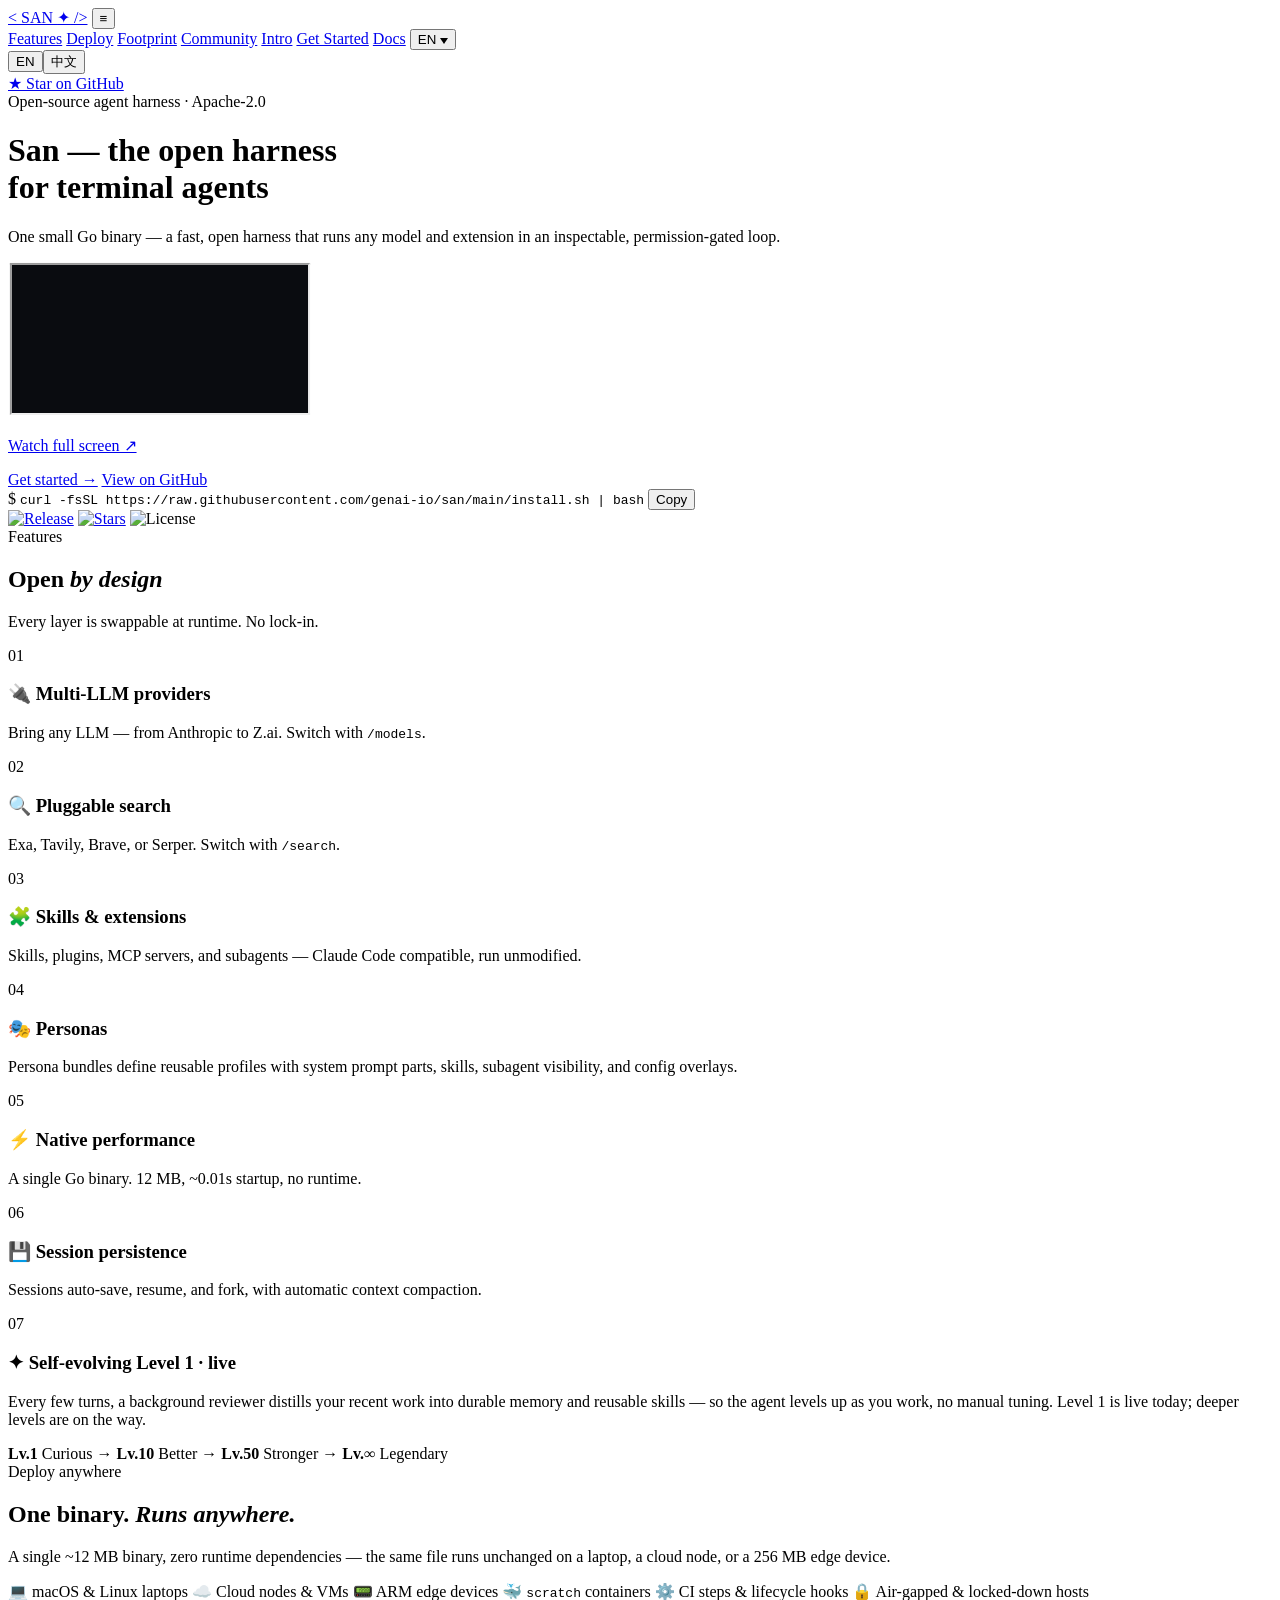
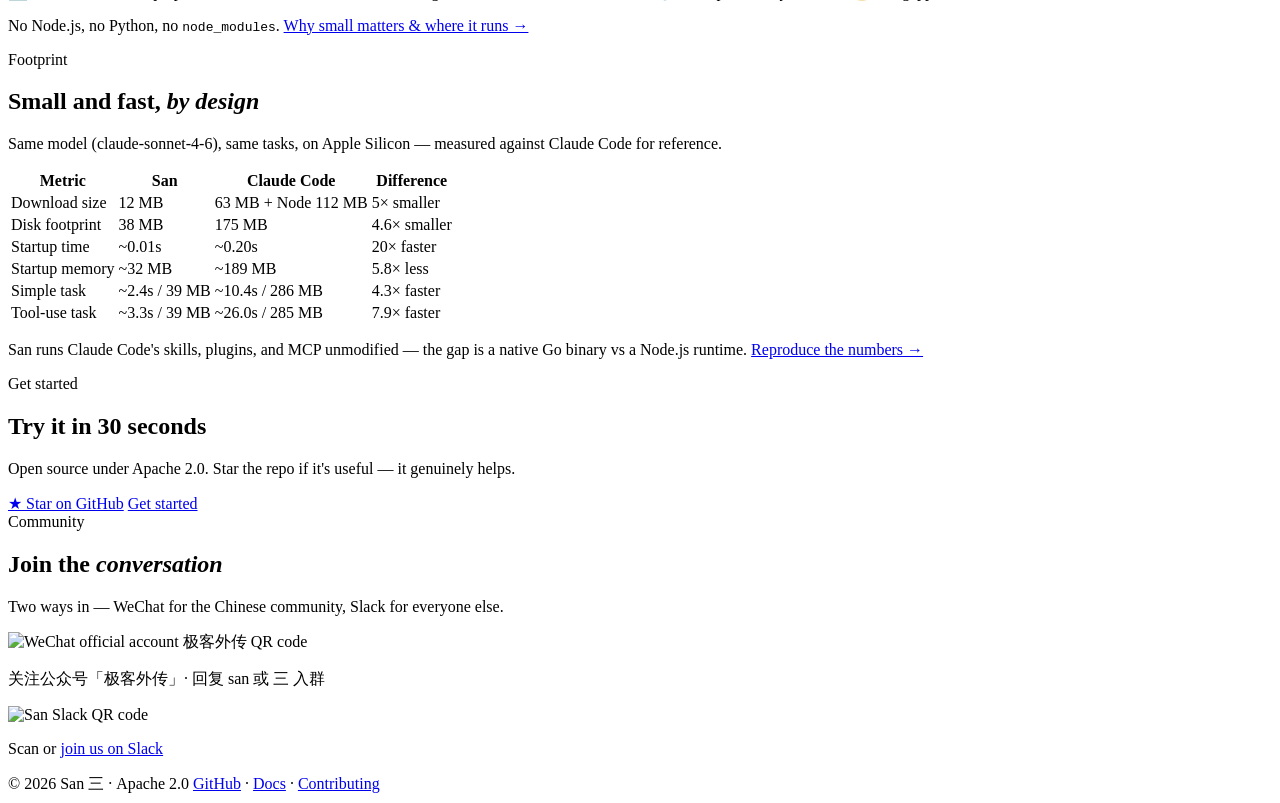
==== site/index.html @ 8e9e1153 "feat(command): rename /model to /models and remove stale /glob (#422) * chore: bump version to 1.22." ====
<!DOCTYPE html>
<html lang="en">
<head>
<meta charset="UTF-8">
<meta name="viewport" content="width=device-width, initial-scale=1.0">
<title>San — Fast, open agent harness for the terminal</title>
<meta name="description" content="San is a fast, open terminal agent harness: one ~12 MB Go binary connecting models, tools, permissions, memory, persona bundles, skills, plugins, MCP, and subagents.">
<meta property="og:title" content="San — Fast, open agent harness for the terminal">
<meta property="og:description" content="One small Go binary. Bring any model and extension; San gives them a fast, inspectable agent loop in your terminal.">
<meta property="og:type" content="website">
<meta property="og:url" content="https://genai-io.github.io/san/">
<meta property="og:image" content="https://genai-io.github.io/san/san.png">
<meta name="twitter:card" content="summary_large_image">
<link rel="icon" href="data:image/svg+xml,<svg xmlns='http://www.w3.org/2000/svg' viewBox='0 0 100 100'><text y='.9em' font-size='90' font-family='monospace'>%E2%9C%A6</text></svg>">
<link rel="preconnect" href="https://fonts.googleapis.com">
<link rel="preconnect" href="https://fonts.gstatic.com" crossorigin>
<link rel="stylesheet" href="style.css">
</head>
<body>

<nav id="nav">
  <div class="wrap">
    <span class="logo"><a href="#top">&lt; SAN <span class="spark">✦</span> /&gt;</a></span>
    <button class="nav-toggle" aria-label="Toggle menu" aria-expanded="false" onclick="toggleNav(this)">≡</button>
    <div class="nav-links" id="nav-links">
      <a href="#features">Features</a>
      <a href="#deploy">Deploy</a>
      <a href="#footprint">Footprint</a>
      <a href="#community">Community</a>
      <span class="nav-sep" aria-hidden="true"></span>
      <a href="intro.html">Intro</a>
      <a href="getting-started.html">Get Started</a>
      <a href="docs.html">Docs</a>
      <span class="lang-switch">
        <button class="lang-btn" id="lang-btn" aria-haspopup="listbox" aria-expanded="false">
          <span id="lang-label"></span>
          <svg class="lang-arrow" width="8" height="6" viewBox="0 0 8 6"><path d="M0 0l4 6 4-6" fill="currentColor"/></svg>
        </button>
        <div class="lang-menu" id="lang-menu" role="listbox"></div>
      </span>
      <a class="nav-cta" href="https://github.com/genai-io/san">★ Star on GitHub</a>
    </div>
  </div>
</nav>

<header class="hero" id="top">
  <div class="wrap">
    <div class="hero-head">
      <span class="kicker load-up d1">Open-source agent harness · Apache-2.0</span>
      <h1 class="load-up d2">San — the open harness<br>for <span class="grad">terminal agents</span></h1>
      <p class="sub load-up d3">One small Go binary — a fast, open harness that runs any model and extension in an inspectable, permission-gated loop.</p>
    </div>

    <div class="screen-frame load-up d4">
      <div class="intro-embed">
        <iframe src="intro.html?theme=dark" title="San — animated intro" loading="lazy" allow="fullscreen"></iframe>
      </div>
    </div>
    <p class="intro-cap load-up d4"><a href="intro.html" target="_blank" rel="noopener">Watch full screen ↗</a></p>

    <div class="hero-actions load-up d5">
      <a class="btn btn-primary" href="getting-started.html">Get started →</a>
      <a class="btn btn-ghost" href="https://github.com/genai-io/san">View on GitHub</a>
    </div>

    <div class="install-bar load-up d6">
      <span class="prompt">$</span>
      <code id="install-cmd">curl -fsSL https://raw.githubusercontent.com/genai-io/san/main/install.sh | bash</code>
      <button class="copy-btn" onclick="copyInstall(this)">Copy</button>
    </div>

    <div class="badges load-up d6">
      <a href="https://github.com/genai-io/san/releases"><img src="https://img.shields.io/github/v/release/genai-io/san?style=flat-square&color=0d9488" alt="Release"></a>
      <a href="https://github.com/genai-io/san/stargazers"><img src="https://img.shields.io/github/stars/genai-io/san?style=flat-square&color=14b8a6" alt="Stars"></a>
      <img src="https://img.shields.io/badge/license-Apache%202.0-0b7d72?style=flat-square" alt="License">
    </div>
  </div>
</header>

<section id="features">
  <div class="wrap">
    <div class="section-head">
      <span class="kicker">Features</span>
      <h2 class="section-title">Open <em>by design</em></h2>
      <p class="section-sub">Every layer is swappable at runtime. No lock-in.</p>
    </div>
    <div class="grid">
      <div class="card reveal">
        <span class="idx">01</span>
        <h3><span class="ico">🔌</span> Multi-LLM providers</h3>
        <p>Bring any LLM — from Anthropic to Z.ai. Switch with <code>/models</code>.</p>
      </div>
      <div class="card reveal">
        <span class="idx">02</span>
        <h3><span class="ico">🔍</span> Pluggable search</h3>
        <p>Exa, Tavily, Brave, or Serper. Switch with <code>/search</code>.</p>
      </div>
      <div class="card reveal">
        <span class="idx">03</span>
        <h3><span class="ico">🧩</span> Skills &amp; extensions</h3>
        <p>Skills, plugins, MCP servers, and subagents — Claude Code compatible, run unmodified.</p>
      </div>
      <div class="card reveal">
        <span class="idx">04</span>
        <h3><span class="ico">🎭</span> Personas</h3>
        <p>Persona bundles define reusable profiles with system prompt parts, skills, subagent visibility, and config overlays.</p>
      </div>
      <div class="card reveal">
        <span class="idx">05</span>
        <h3><span class="ico">⚡</span> Native performance</h3>
        <p>A single Go binary. 12 MB, ~0.01s startup, no runtime.</p>
      </div>
      <div class="card reveal">
        <span class="idx">06</span>
        <h3><span class="ico">💾</span> Session persistence</h3>
        <p>Sessions auto-save, resume, and fork, with automatic context compaction.</p>
      </div>
      <div class="card wide reveal">
        <span class="idx">07</span>
        <div>
          <h3><span class="ico">✦</span> Self-evolving <span class="soon">Level 1 · live</span></h3>
          <p>Every few turns, a background reviewer distills your recent work into durable memory and reusable skills — so the agent levels up as you work, no manual tuning. Level 1 is live today; deeper levels are on the way.</p>
        </div>
        <div class="levels">
          <span class="level live"><b>Lv.1</b> Curious</span>
          <span class="arrow">→</span>
          <span class="level"><b>Lv.10</b> Better</span>
          <span class="arrow">→</span>
          <span class="level"><b>Lv.50</b> Stronger</span>
          <span class="arrow">→</span>
          <span class="level"><b>Lv.∞</b> Legendary</span>
        </div>
      </div>
    </div>
  </div>
</section>

<section id="deploy" style="background: var(--bg-soft);">
  <div class="wrap">
    <div class="section-head">
      <span class="kicker">Deploy anywhere</span>
      <h2 class="section-title">One binary. <em>Runs anywhere.</em></h2>
      <p class="section-sub">A single ~12&nbsp;MB binary, zero runtime dependencies — the same file runs unchanged on a laptop, a cloud node, or a 256&nbsp;MB edge device.</p>
    </div>
    <div class="deploy-targets">
      <span class="pill">💻 macOS &amp; Linux laptops</span>
      <span class="pill">☁️ Cloud nodes &amp; VMs</span>
      <span class="pill">📟 ARM edge devices</span>
      <span class="pill">🐳 <code>scratch</code> containers</span>
      <span class="pill">⚙️ CI steps &amp; lifecycle hooks</span>
      <span class="pill">🔒 Air-gapped &amp; locked-down hosts</span>
    </div>
    <p class="bench-note">No Node.js, no Python, no <code>node_modules</code>. <a href="https://github.com/genai-io/san/blob/main/docs/operations/footprint.md">Why small matters &amp; where it runs →</a></p>
  </div>
</section>

<section id="footprint">
  <div class="wrap">
    <div class="section-head">
      <span class="kicker">Footprint</span>
      <h2 class="section-title">Small and fast, <em>by design</em></h2>
      <p class="section-sub">Same model (<span class="mono">claude-sonnet-4-6</span>), same tasks, on Apple Silicon — measured against Claude Code for reference.</p>
    </div>
    <div class="bench-wrap reveal">
      <table>
        <thead>
          <tr><th>Metric</th><th>San</th><th>Claude Code</th><th>Difference</th></tr>
        </thead>
        <tbody>
          <tr><td>Download size</td><td>12 MB</td><td>63 MB + Node 112 MB</td><td class="adv">5× smaller</td></tr>
          <tr><td>Disk footprint</td><td>38 MB</td><td>175 MB</td><td class="adv">4.6× smaller</td></tr>
          <tr><td>Startup time</td><td>~0.01s</td><td>~0.20s</td><td class="adv">20× faster</td></tr>
          <tr><td>Startup memory</td><td>~32 MB</td><td>~189 MB</td><td class="adv">5.8× less</td></tr>
          <tr><td>Simple task</td><td>~2.4s / 39 MB</td><td>~10.4s / 286 MB</td><td class="adv">4.3× faster</td></tr>
          <tr><td>Tool-use task</td><td>~3.3s / 39 MB</td><td>~26.0s / 285 MB</td><td class="adv">7.9× faster</td></tr>
        </tbody>
      </table>
    </div>
    <p class="bench-note">San runs Claude Code's skills, plugins, and MCP unmodified — the gap is a native Go binary vs a Node.js runtime. <a href="https://github.com/genai-io/san/blob/main/docs/operations/benchmark.md">Reproduce the numbers →</a></p>
  </div>
</section>

<section style="background: var(--bg-soft);">
  <div class="wrap">
    <div class="cta-box reveal">
      <span class="kicker" style="justify-content:center;">Get started</span>
      <h2>Try it in 30 seconds</h2>
      <p>Open source under Apache 2.0. Star the repo if it's useful — it genuinely helps.</p>
      <div class="hero-actions">
        <a class="btn btn-primary" href="https://github.com/genai-io/san">★ Star on GitHub</a>
        <a class="btn btn-ghost" href="getting-started.html">Get started</a>
      </div>
    </div>
  </div>
</section>

<section id="community">
  <div class="wrap">
    <div class="section-head">
      <span class="kicker">Community</span>
      <h2 class="section-title">Join the <em>conversation</em></h2>
      <p class="section-sub">Two ways in — WeChat for the Chinese community, Slack for everyone else.</p>
    </div>
    <div class="qr-row reveal">
      <div class="qr-card">
        <img src="wechat.jpg" alt="WeChat official account 极客外传 QR code" width="200" height="200" loading="lazy">
        <p class="qr-cap">关注公众号「极客外传」· 回复 <span class="mono">san</span> 或 <span class="mono">三</span> 入群</p>
      </div>
      <div class="qr-card">
        <img src="slack.png" alt="San Slack QR code" width="200" height="200" loading="lazy">
        <p class="qr-cap">Scan or <a href="https://join.slack.com/t/sanaico/shared_invite/zt-3zvfr8v6f-dchFpvpufY7fKA7tG7lhIg">join us on Slack</a></p>
      </div>
    </div>
  </div>
</section>

<footer>
  <div class="wrap">
    <span class="brand">© <span id="year"></span> <span class="san">San 三</span> · Apache 2.0</span>
    <span>
      <a href="https://github.com/genai-io/san">GitHub</a> ·
      <a href="https://github.com/genai-io/san/tree/main/docs">Docs</a> ·
      <a href="https://github.com/genai-io/san/blob/main/CONTRIBUTING.md">Contributing</a>
    </span>
  </div>
</footer>

<script>
  // Copy install command
  function copyInstall(btn) {
    const text = document.getElementById('install-cmd').innerText;
    navigator.clipboard.writeText(text).then(() => {
      const old = btn.innerText;
      btn.innerText = 'Copied!';
      setTimeout(() => btn.innerText = old, 1500);
    });
  }
  document.getElementById('year').innerText = new Date().getFullYear();

  // Mobile nav toggle
  function toggleNav(btn) {
    const nav = document.getElementById('nav');
    const open = nav.classList.toggle('open');
    btn.setAttribute('aria-expanded', open);
  }
  // Close the mobile menu after tapping a link
  document.querySelectorAll('#nav-links a').forEach(a =>
    a.addEventListener('click', () => document.getElementById('nav').classList.remove('open')));

  // Nav gains a solid background once the page scrolls
  const nav = document.getElementById('nav');
  const onScroll = () => nav.classList.toggle('scrolled', window.scrollY > 8);
  onScroll();
  window.addEventListener('scroll', onScroll, { passive: true });

  // Scroll-triggered reveals
  const io = new IntersectionObserver((entries) => {
    entries.forEach(e => { if (e.isIntersecting) { e.target.classList.add('in'); io.unobserve(e.target); } });
  }, { threshold: 0.12, rootMargin: '0px 0px -8% 0px' });
  document.querySelectorAll('.reveal').forEach((el, i) => {
    el.style.transitionDelay = (i % 6) * 60 + 'ms';
    io.observe(el);
  });

  // Scroll-spy: highlight the active in-page nav link
  const spyLinks = [...document.querySelectorAll('#nav-links a[href^="#"]')];
  const sections = spyLinks
    .map(a => document.getElementById(a.getAttribute('href').slice(1)))
    .filter(Boolean);
  const spy = new IntersectionObserver((entries) => {
    entries.forEach(e => {
      if (e.isIntersecting) {
        spyLinks.forEach(l => l.classList.toggle('active',
          l.getAttribute('href') === '#' + e.target.id));
      }
    });
  }, { rootMargin: '-45% 0px -50% 0px' });
  sections.forEach(s => spy.observe(s));

  // The intro is a fixed 1280x720 page embedded as an iframe; scale the whole
  // iframe to the container width so the full animated stage is always shown.
  (function () {
    const box = document.querySelector('.intro-embed');
    if (!box) return;
    const frame = box.querySelector('iframe');
    const scaleFrame = () => { frame.style.transform = 'scale(' + (box.clientWidth / 1280) + ')'; };
    scaleFrame();
    new ResizeObserver(scaleFrame).observe(box);
  })();
  // Language switcher — custom dropdown
  (function() {
    const LANGS = { en: { label: 'EN', ext: '.html' }, zh: { label: '中文', ext: '.zh.html' } };
    const PAGES = new Set(['index', 'getting-started', 'docs']);
    const page = location.pathname.split('/').pop() || 'index.html';
    const base = PAGES.has(page.replace(/\.[a-z]{2}\.html$/, '').replace(/\.html$/, ''))
      ? page.replace(/\.[a-z]{2}\.html$/, '').replace(/\.html$/, '') : 'index';
    const m = page.match(/\.([a-z]{2})\.html$/);
    const cur = m ? m[1] : 'en';
    const label = document.getElementById('lang-label');
    const menu = document.getElementById('lang-menu');
    const btn = document.getElementById('lang-btn');
    if (!label || !menu || !btn) return;
    label.textContent = LANGS[cur].label;
    Object.entries(LANGS).forEach(([code, lang]) => {
      const opt = document.createElement('button');
      opt.textContent = lang.label;
      opt.dataset.code = code;
      if (code === cur) opt.classList.add('active');
      opt.addEventListener('click', function () { location.href = base + LANGS[this.dataset.code].ext; });
      menu.appendChild(opt);
    });
    btn.addEventListener('click', function (e) {
      e.stopPropagation();
      const open = this.getAttribute('aria-expanded') === 'true';
      this.setAttribute('aria-expanded', !open);
      menu.classList.toggle('open');
    });
    document.addEventListener('click', function () {
      menu.classList.remove('open');
      btn.setAttribute('aria-expanded', 'false');
    });
  })();
</script>
</body>
</html>
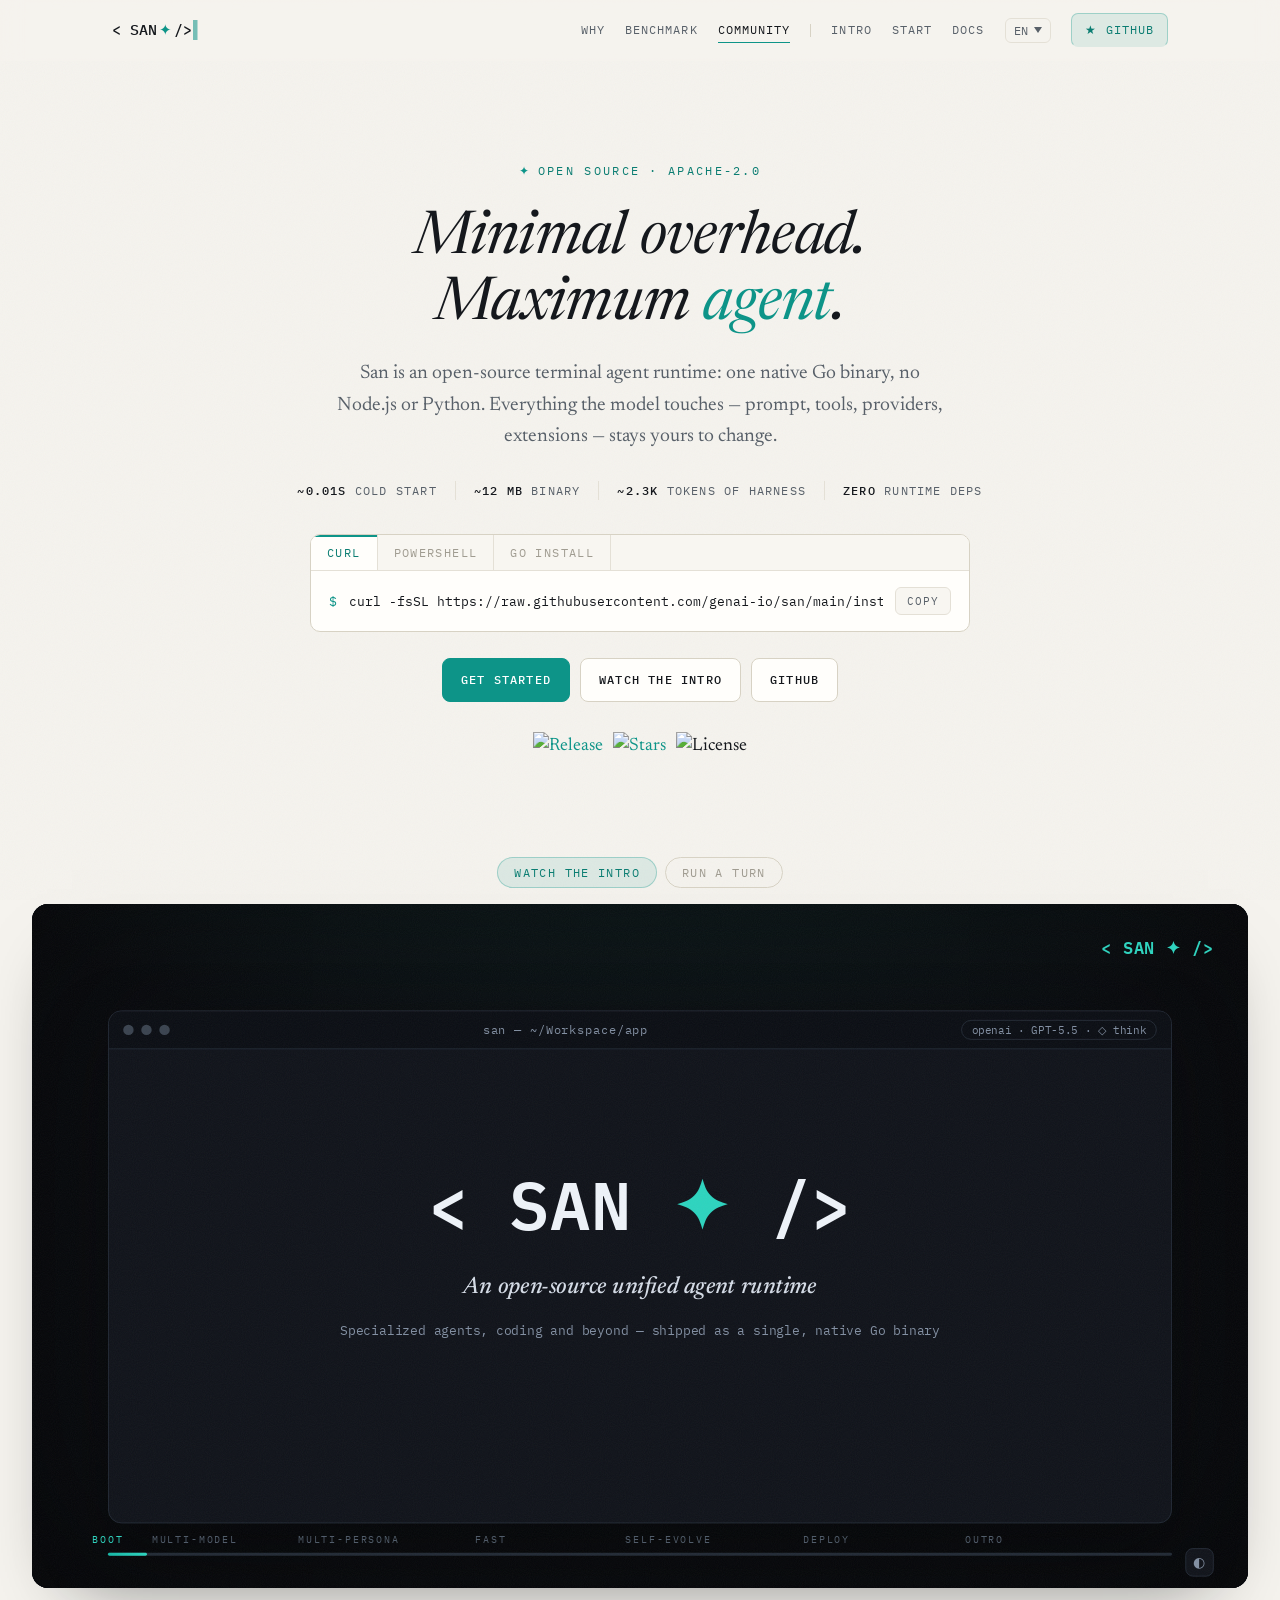
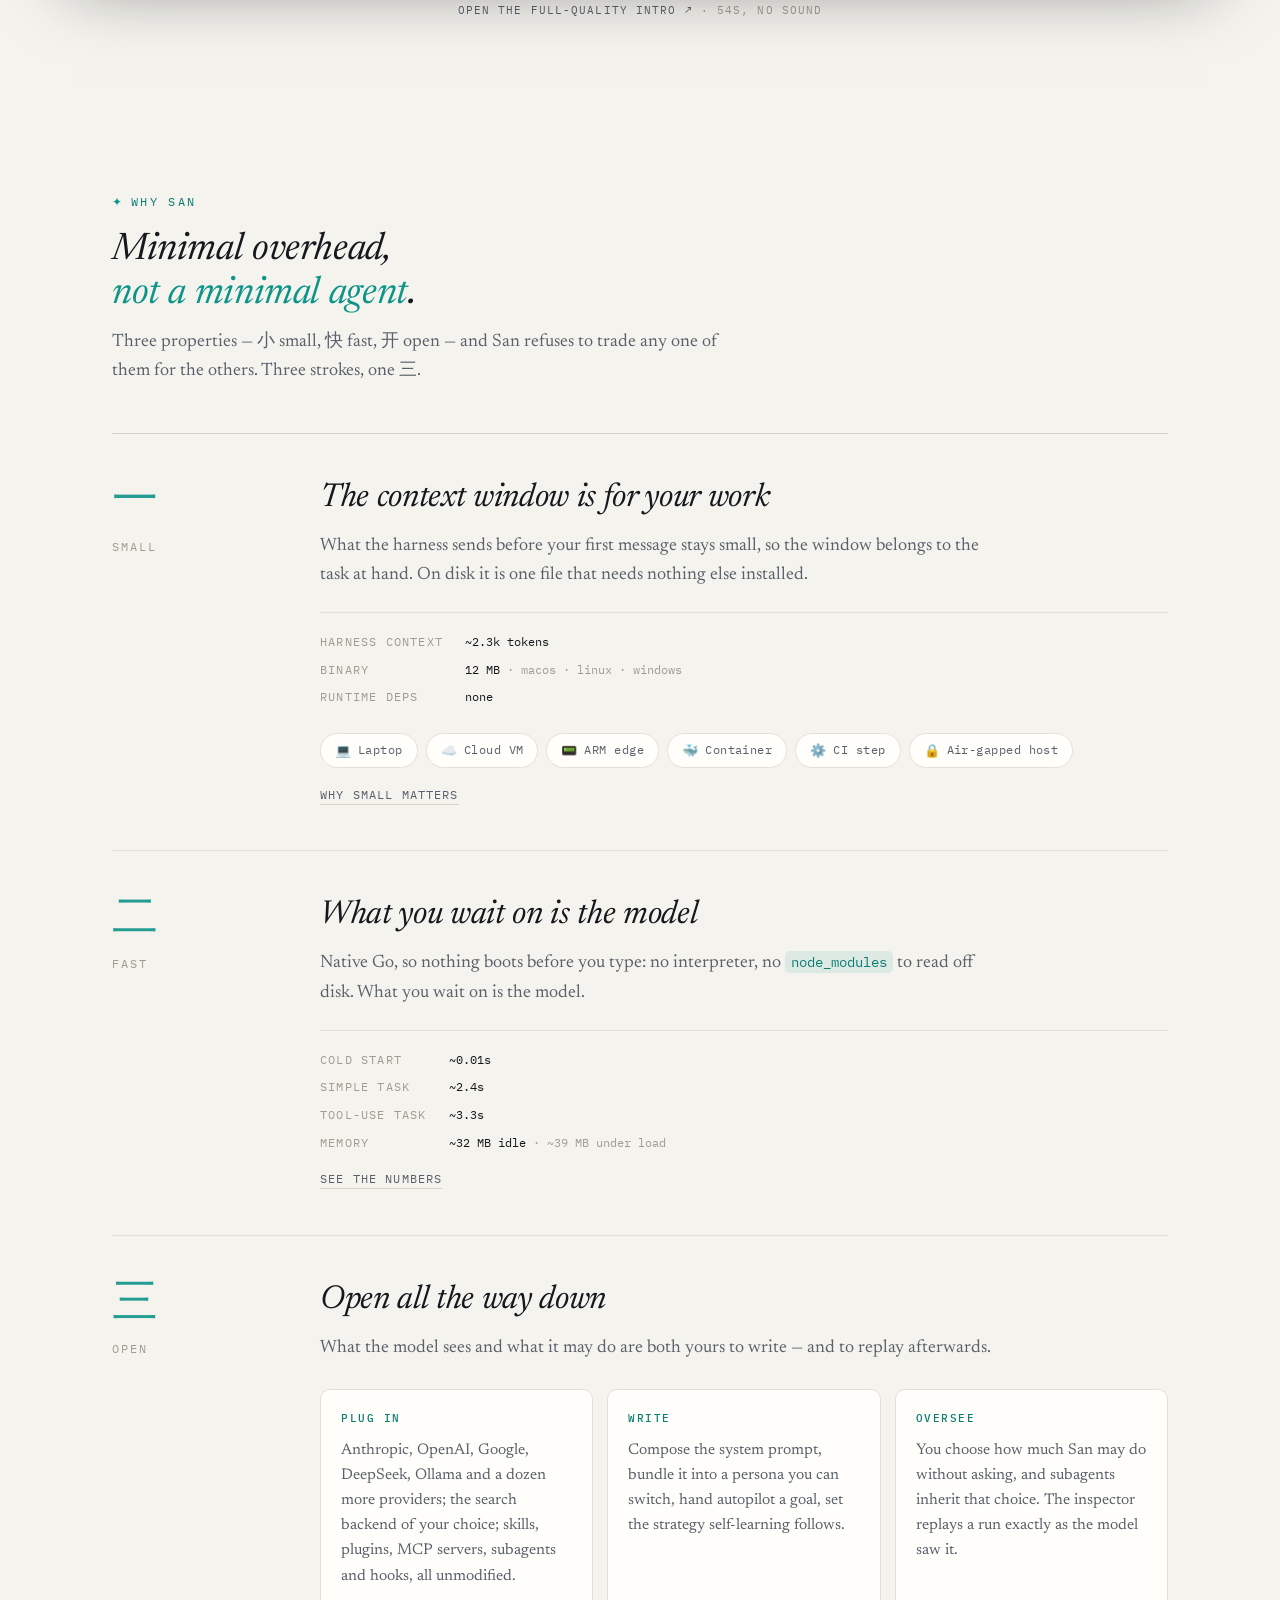
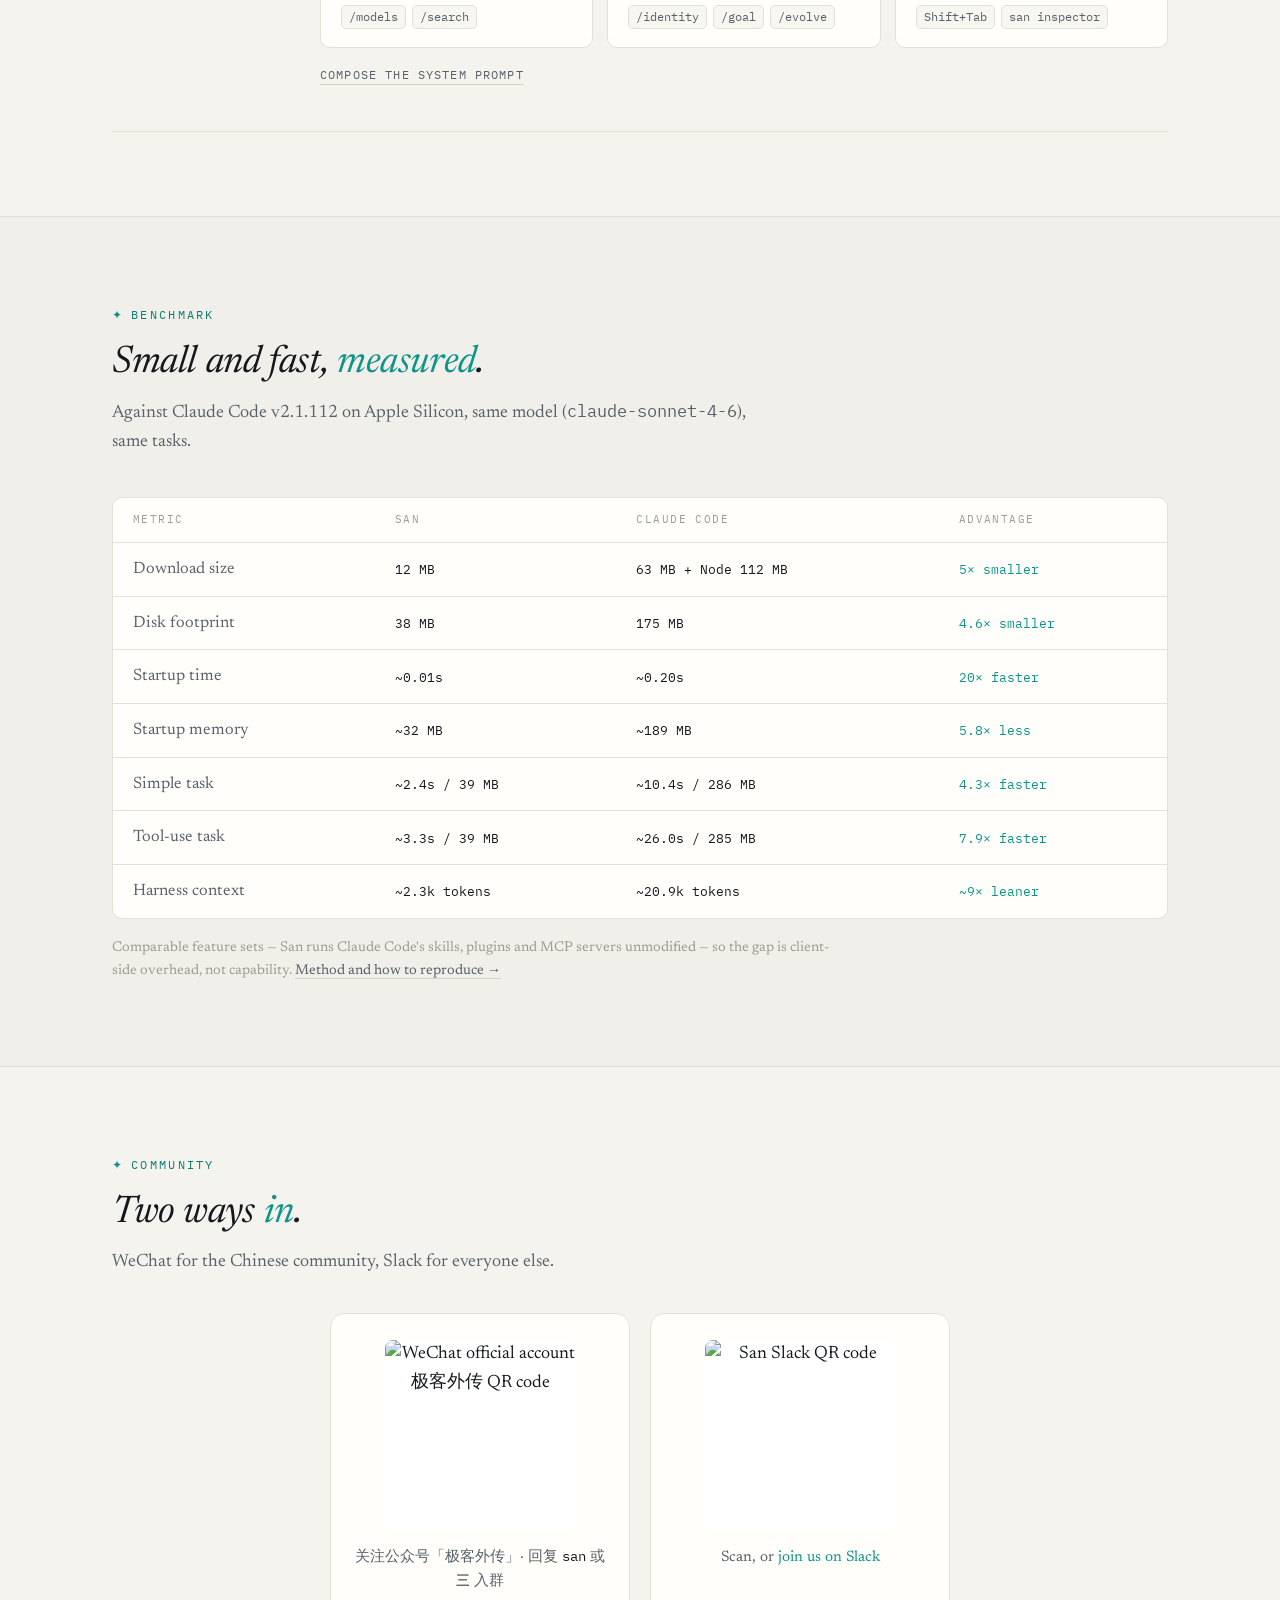
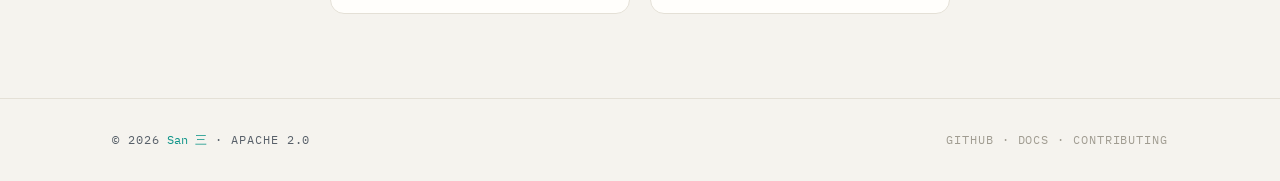
==== commit a88976f4: "docs(site): rebuild the homepage around 三 The site still sold the previous positioning ("the open ha" ====
--- a/site/index.html
+++ b/site/index.html
@@ -3,10 +3,10 @@
 <head>
 <meta charset="UTF-8">
 <meta name="viewport" content="width=device-width, initial-scale=1.0">
-<title>San — Fast, open agent harness for the terminal</title>
-<meta name="description" content="San is a fast, open terminal agent harness: one ~12 MB Go binary connecting models, tools, permissions, memory, persona bundles, skills, plugins, MCP, and subagents.">
-<meta property="og:title" content="San — Fast, open agent harness for the terminal">
-<meta property="og:description" content="One small Go binary. Bring any model and extension; San gives them a fast, inspectable agent loop in your terminal.">
+<title>San — Minimal overhead. Maximum agent.</title>
+<meta name="description" content="San is an open-source terminal agent runtime: one 12 MB Go binary, ~2.3k tokens of harness, no Node.js or Python. Prompt, tools, providers and extensions all stay yours to change.">
+<meta property="og:title" content="San — Minimal overhead. Maximum agent.">
+<meta property="og:description" content="Small context, native speed, open all the way down. An open-source terminal agent runtime in one 12 MB Go binary.">
 <meta property="og:type" content="website">
 <meta property="og:url" content="https://genai-io.github.io/san/">
 <meta property="og:image" content="https://genai-io.github.io/san/san.png">
@@ -23,13 +23,12 @@
     <span class="logo"><a href="#top">&lt; SAN <span class="spark">✦</span> /&gt;</a></span>
     <button class="nav-toggle" aria-label="Toggle menu" aria-expanded="false" onclick="toggleNav(this)">≡</button>
     <div class="nav-links" id="nav-links">
-      <a href="#features">Features</a>
-      <a href="#deploy">Deploy</a>
-      <a href="#footprint">Footprint</a>
+      <a href="#why">Why</a>
+      <a href="#benchmark">Benchmark</a>
       <a href="#community">Community</a>
       <span class="nav-sep" aria-hidden="true"></span>
       <a href="intro.html">Intro</a>
-      <a href="getting-started.html">Get Started</a>
+      <a href="getting-started.html">Start</a>
       <a href="docs.html">Docs</a>
       <span class="lang-switch">
         <button class="lang-btn" id="lang-btn" aria-haspopup="listbox" aria-expanded="false">
@@ -38,7 +37,7 @@
         </button>
         <div class="lang-menu" id="lang-menu" role="listbox"></div>
       </span>
-      <a class="nav-cta" href="https://github.com/genai-io/san">★ Star on GitHub</a>
+      <a class="nav-cta" href="https://github.com/genai-io/san">★ GitHub</a>
     </div>
   </div>
 </nav>
@@ -46,125 +45,175 @@
 <header class="hero" id="top">
   <div class="wrap">
     <div class="hero-head">
-      <span class="kicker load-up d1">Open-source agent harness · Apache-2.0</span>
-      <h1 class="load-up d2">San — the open harness<br>for <span class="grad">terminal agents</span></h1>
-      <p class="sub load-up d3">One small Go binary — a fast, open harness that runs any model and extension in an inspectable, permission-gated loop.</p>
-    </div>
-
-    <div class="screen-frame load-up d4">
+      <span class="kicker load-up d1">Open source · Apache-2.0</span>
+      <h1 class="load-up d2">Minimal overhead.<br>Maximum <em>agent</em>.</h1>
+      <p class="sub load-up d3">San is an open-source terminal agent runtime: one native Go binary, no Node.js or Python. Everything the model touches — prompt, tools, providers, extensions — stays yours to change.</p>
+      <div class="metrics load-up d4">
+        <span><b>~0.01s</b> cold start</span>
+        <span><b>~12 MB</b> binary</span>
+        <span><b>~2.3k</b> tokens of harness</span>
+        <span><b>zero</b> runtime deps</span>
+      </div>
+    </div>
+
+    <div class="install load-up d5">
+      <div class="install-tabs" role="tablist" aria-label="Install method">
+        <button class="install-tab active" role="tab" aria-selected="true" data-cmd="curl -fsSL https://raw.githubusercontent.com/genai-io/san/main/install.sh | bash">curl</button>
+        <button class="install-tab" role="tab" aria-selected="false" data-cmd="irm https://raw.githubusercontent.com/genai-io/san/main/install.ps1 | iex">powershell</button>
+        <button class="install-tab" role="tab" aria-selected="false" data-cmd="go install github.com/genai-io/san/cmd/san@latest">go install</button>
+      </div>
+      <div class="install-body">
+        <span class="prompt">$</span>
+        <code id="install-cmd">curl -fsSL https://raw.githubusercontent.com/genai-io/san/main/install.sh | bash</code>
+        <button class="copy-btn" onclick="copyInstall(this)">Copy</button>
+      </div>
+    </div>
+
+    <div class="hero-actions load-up d6">
+      <a class="btn btn-primary" href="getting-started.html">Get started</a>
+      <a class="btn btn-ghost" href="intro.html">Watch the intro</a>
+      <a class="btn btn-ghost" href="https://github.com/genai-io/san">GitHub</a>
+    </div>
+
+    <div class="badges load-up d6">
+      <a href="https://github.com/genai-io/san/releases"><img src="https://img.shields.io/github/v/release/genai-io/san?style=flat-square&color=0d9488&labelColor=f1efe9" alt="Release"></a>
+      <a href="https://github.com/genai-io/san/stargazers"><img src="https://img.shields.io/github/stars/genai-io/san?style=flat-square&color=0d9488&labelColor=f1efe9" alt="Stars"></a>
+      <img src="https://img.shields.io/badge/license-Apache%202.0-0d9488?style=flat-square&labelColor=f1efe9" alt="License">
+    </div>
+  </div>
+</header>
+
+<section id="demo" style="padding-top: 24px;">
+  <div class="wrap wide">
+    <div class="stage-tabs" role="tablist" aria-label="Demo">
+      <button class="stage-tab active" role="tab" aria-selected="true" data-stage="intro">Watch the intro</button>
+      <button class="stage-tab" role="tab" aria-selected="false" data-stage="turn">Run a turn</button>
+    </div>
+
+    <div id="stage-intro">
       <div class="intro-embed">
         <iframe src="intro.html?theme=dark" title="San — animated intro" loading="lazy" allow="fullscreen"></iframe>
       </div>
-    </div>
-    <p class="intro-cap load-up d4"><a href="intro.html" target="_blank" rel="noopener">Watch full screen ↗</a></p>
-
-    <div class="hero-actions load-up d5">
-      <a class="btn btn-primary" href="getting-started.html">Get started →</a>
-      <a class="btn btn-ghost" href="https://github.com/genai-io/san">View on GitHub</a>
-    </div>
-
-    <div class="install-bar load-up d6">
-      <span class="prompt">$</span>
-      <code id="install-cmd">curl -fsSL https://raw.githubusercontent.com/genai-io/san/main/install.sh | bash</code>
-      <button class="copy-btn" onclick="copyInstall(this)">Copy</button>
-    </div>
-
-    <div class="badges load-up d6">
-      <a href="https://github.com/genai-io/san/releases"><img src="https://img.shields.io/github/v/release/genai-io/san?style=flat-square&color=0d9488" alt="Release"></a>
-      <a href="https://github.com/genai-io/san/stargazers"><img src="https://img.shields.io/github/stars/genai-io/san?style=flat-square&color=14b8a6" alt="Stars"></a>
-      <img src="https://img.shields.io/badge/license-Apache%202.0-0b7d72?style=flat-square" alt="License">
-    </div>
-  </div>
-</header>
-
-<section id="features">
+      <p class="panel-cap"><a href="intro.html" target="_blank" rel="noopener">Open the full-quality intro ↗</a> · 54s, no sound</p>
+    </div>
+
+    <div id="stage-turn" hidden>
+      <div class="term">
+        <div class="term-bar">
+          <span class="dot"></span><span class="dot"></span><span class="dot"></span>
+          <span class="where">san — ~/acme-api</span>
+          <span class="model">◆ <b>sonnet-4-6</b></span>
+        </div>
+        <div class="term-out" id="term-out"></div>
+        <div class="term-ask">
+          <form class="term-line" id="term-form" autocomplete="off">
+            <span class="q">❯</span>
+            <input id="term-in" type="text" placeholder="ask San something…" aria-label="Ask San something">
+            <span class="enter">↵ run</span>
+          </form>
+          <div class="term-chips" id="term-chips"></div>
+        </div>
+      </div>
+      <p class="panel-cap">Scripted turn, example repo · what a real San run looks like</p>
+    </div>
+  </div>
+</section>
+
+<section id="why">
   <div class="wrap">
     <div class="section-head">
-      <span class="kicker">Features</span>
-      <h2 class="section-title">Open <em>by design</em></h2>
-      <p class="section-sub">Every layer is swappable at runtime. No lock-in.</p>
-    </div>
-    <div class="grid">
-      <div class="card reveal">
-        <span class="idx">01</span>
-        <h3><span class="ico">🔌</span> Multi-LLM providers</h3>
-        <p>Bring any LLM — from Anthropic to Z.ai. Switch with <code>/models</code>.</p>
-      </div>
-      <div class="card reveal">
-        <span class="idx">02</span>
-        <h3><span class="ico">🔍</span> Pluggable search</h3>
-        <p>Exa, Tavily, Brave, or Serper. Switch with <code>/search</code>.</p>
-      </div>
-      <div class="card reveal">
-        <span class="idx">03</span>
-        <h3><span class="ico">🧩</span> Skills &amp; extensions</h3>
-        <p>Skills, plugins, MCP servers, and subagents — Claude Code compatible, run unmodified.</p>
-      </div>
-      <div class="card reveal">
-        <span class="idx">04</span>
-        <h3><span class="ico">🎭</span> Personas</h3>
-        <p>Persona bundles define reusable profiles with system prompt parts, skills, subagent visibility, and config overlays.</p>
-      </div>
-      <div class="card reveal">
-        <span class="idx">05</span>
-        <h3><span class="ico">⚡</span> Native performance</h3>
-        <p>A single Go binary. 12 MB, ~0.01s startup, no runtime.</p>
-      </div>
-      <div class="card reveal">
-        <span class="idx">06</span>
-        <h3><span class="ico">💾</span> Session persistence</h3>
-        <p>Sessions auto-save, resume, and fork, with automatic context compaction.</p>
-      </div>
-      <div class="card wide reveal">
-        <span class="idx">07</span>
-        <div>
-          <h3><span class="ico">✦</span> Self-evolving <span class="soon">Level 1 · live</span></h3>
-          <p>Every few turns, a background reviewer distills your recent work into durable memory and reusable skills — so the agent levels up as you work, no manual tuning. Level 1 is live today; deeper levels are on the way.</p>
-        </div>
-        <div class="levels">
-          <span class="level live"><b>Lv.1</b> Curious</span>
-          <span class="arrow">→</span>
-          <span class="level"><b>Lv.10</b> Better</span>
-          <span class="arrow">→</span>
-          <span class="level"><b>Lv.50</b> Stronger</span>
-          <span class="arrow">→</span>
-          <span class="level"><b>Lv.∞</b> Legendary</span>
-        </div>
-      </div>
+      <span class="kicker">Why San</span>
+      <h2 class="section-title">Minimal overhead,<br><em>not a minimal agent</em>.</h2>
+      <p class="section-sub">Three properties — 小 small, 快 fast, 开 open — and San refuses to trade any one of them for the others. Three strokes, one 三.</p>
+    </div>
+
+    <div class="trigram">
+      <article class="stroke">
+        <div class="rail">
+          <span class="glyph" aria-hidden="true">一</span>
+          <span class="name">Small</span>
+        </div>
+        <div class="body">
+          <h3>The context window is for your work</h3>
+          <p>What the harness sends before your first message stays small, so the window belongs to the task at hand. On disk it is one file that needs nothing else installed.</p>
+          <dl class="rows">
+            <dt>harness context</dt><dd>~2.3k tokens</dd>
+            <dt>binary</dt><dd>12 MB <span class="dim">· macos · linux · windows</span></dd>
+            <dt>runtime deps</dt><dd>none</dd>
+          </dl>
+          <div class="pills">
+            <span class="pill"><span class="ico">💻</span> Laptop</span>
+            <span class="pill"><span class="ico">☁️</span> Cloud VM</span>
+            <span class="pill"><span class="ico">📟</span> ARM edge</span>
+            <span class="pill"><span class="ico">🐳</span> Container</span>
+            <span class="pill"><span class="ico">⚙️</span> CI step</span>
+            <span class="pill"><span class="ico">🔒</span> Air-gapped host</span>
+          </div>
+          <p class="more"><a href="https://github.com/genai-io/san/blob/main/docs/operations/footprint.md">Why small matters</a></p>
+        </div>
+      </article>
+
+      <article class="stroke">
+        <div class="rail">
+          <span class="glyph" aria-hidden="true">二</span>
+          <span class="name">Fast</span>
+        </div>
+        <div class="body">
+          <h3>What you wait on is the model</h3>
+          <p>Native Go, so nothing boots before you type: no interpreter, no <code>node_modules</code> to read off disk. What you wait on is the model.</p>
+          <dl class="rows">
+            <dt>cold start</dt><dd>~0.01s</dd>
+            <dt>simple task</dt><dd>~2.4s</dd>
+            <dt>tool-use task</dt><dd>~3.3s</dd>
+            <dt>memory</dt><dd>~32 MB idle <span class="dim">· ~39 MB under load</span></dd>
+          </dl>
+          <p class="more"><a href="#benchmark">See the numbers</a></p>
+        </div>
+      </article>
+
+      <article class="stroke">
+        <div class="rail">
+          <span class="glyph" aria-hidden="true">三</span>
+          <span class="name">Open</span>
+        </div>
+        <div class="body">
+          <h3>Open all the way down</h3>
+          <p>What the model sees and what it may do are both yours to write — and to replay afterwards.</p>
+          <div class="trio">
+            <div class="facet">
+              <h4>Plug in</h4>
+              <p>Anthropic, OpenAI, Google, DeepSeek, Ollama and a dozen more providers; the search backend of your choice; skills, plugins, MCP servers, subagents and hooks, all unmodified.</p>
+              <div class="keys"><span>/models</span><span>/search</span></div>
+            </div>
+            <div class="facet">
+              <h4>Write</h4>
+              <p>Compose the system prompt, bundle it into a persona you can switch, hand autopilot a goal, set the strategy self-learning follows.</p>
+              <div class="keys"><span>/identity</span><span>/goal</span><span>/evolve</span></div>
+            </div>
+            <div class="facet">
+              <h4>Oversee</h4>
+              <p>You choose how much San may do without asking, and subagents inherit that choice. The inspector replays a run exactly as the model saw it.</p>
+              <div class="keys"><span>Shift+Tab</span><span>san inspector</span></div>
+            </div>
+          </div>
+          <p class="more"><a href="https://github.com/genai-io/san/blob/main/docs/concepts/harness-channels.md">Compose the system prompt</a></p>
+        </div>
+      </article>
     </div>
   </div>
 </section>
 
-<section id="deploy" style="background: var(--bg-soft);">
+<section id="benchmark" class="band">
   <div class="wrap">
     <div class="section-head">
-      <span class="kicker">Deploy anywhere</span>
-      <h2 class="section-title">One binary. <em>Runs anywhere.</em></h2>
-      <p class="section-sub">A single ~12&nbsp;MB binary, zero runtime dependencies — the same file runs unchanged on a laptop, a cloud node, or a 256&nbsp;MB edge device.</p>
-    </div>
-    <div class="deploy-targets">
-      <span class="pill">💻 macOS &amp; Linux laptops</span>
-      <span class="pill">☁️ Cloud nodes &amp; VMs</span>
-      <span class="pill">📟 ARM edge devices</span>
-      <span class="pill">🐳 <code>scratch</code> containers</span>
-      <span class="pill">⚙️ CI steps &amp; lifecycle hooks</span>
-      <span class="pill">🔒 Air-gapped &amp; locked-down hosts</span>
-    </div>
-    <p class="bench-note">No Node.js, no Python, no <code>node_modules</code>. <a href="https://github.com/genai-io/san/blob/main/docs/operations/footprint.md">Why small matters &amp; where it runs →</a></p>
-  </div>
-</section>
-
-<section id="footprint">
-  <div class="wrap">
-    <div class="section-head">
-      <span class="kicker">Footprint</span>
-      <h2 class="section-title">Small and fast, <em>by design</em></h2>
-      <p class="section-sub">Same model (<span class="mono">claude-sonnet-4-6</span>), same tasks, on Apple Silicon — measured against Claude Code for reference.</p>
+      <span class="kicker">Benchmark</span>
+      <h2 class="section-title">Small and fast, <em>measured</em>.</h2>
+      <p class="section-sub">Against Claude Code v2.1.112 on Apple Silicon, same model (<span class="mono">claude-sonnet-4-6</span>), same tasks.</p>
     </div>
     <div class="bench-wrap reveal">
       <table>
         <thead>
-          <tr><th>Metric</th><th>San</th><th>Claude Code</th><th>Difference</th></tr>
+          <tr><th>Metric</th><th>San</th><th>Claude Code</th><th>Advantage</th></tr>
         </thead>
         <tbody>
           <tr><td>Download size</td><td>12 MB</td><td>63 MB + Node 112 MB</td><td class="adv">5× smaller</td></tr>
@@ -173,24 +222,11 @@
           <tr><td>Startup memory</td><td>~32 MB</td><td>~189 MB</td><td class="adv">5.8× less</td></tr>
           <tr><td>Simple task</td><td>~2.4s / 39 MB</td><td>~10.4s / 286 MB</td><td class="adv">4.3× faster</td></tr>
           <tr><td>Tool-use task</td><td>~3.3s / 39 MB</td><td>~26.0s / 285 MB</td><td class="adv">7.9× faster</td></tr>
+          <tr><td>Harness context</td><td>~2.3k tokens</td><td>~20.9k tokens</td><td class="adv">~9× leaner</td></tr>
         </tbody>
       </table>
     </div>
-    <p class="bench-note">San runs Claude Code's skills, plugins, and MCP unmodified — the gap is a native Go binary vs a Node.js runtime. <a href="https://github.com/genai-io/san/blob/main/docs/operations/benchmark.md">Reproduce the numbers →</a></p>
-  </div>
-</section>
-
-<section style="background: var(--bg-soft);">
-  <div class="wrap">
-    <div class="cta-box reveal">
-      <span class="kicker" style="justify-content:center;">Get started</span>
-      <h2>Try it in 30 seconds</h2>
-      <p>Open source under Apache 2.0. Star the repo if it's useful — it genuinely helps.</p>
-      <div class="hero-actions">
-        <a class="btn btn-primary" href="https://github.com/genai-io/san">★ Star on GitHub</a>
-        <a class="btn btn-ghost" href="getting-started.html">Get started</a>
-      </div>
-    </div>
+    <p class="bench-note">Comparable feature sets — San runs Claude Code's skills, plugins and MCP servers unmodified — so the gap is client-side overhead, not capability. <a href="https://github.com/genai-io/san/blob/main/docs/operations/benchmark.md">Method and how to reproduce →</a></p>
   </div>
 </section>
 
@@ -198,17 +234,17 @@
   <div class="wrap">
     <div class="section-head">
       <span class="kicker">Community</span>
-      <h2 class="section-title">Join the <em>conversation</em></h2>
-      <p class="section-sub">Two ways in — WeChat for the Chinese community, Slack for everyone else.</p>
+      <h2 class="section-title">Two ways <em>in</em>.</h2>
+      <p class="section-sub">WeChat for the Chinese community, Slack for everyone else.</p>
     </div>
     <div class="qr-row reveal">
       <div class="qr-card">
-        <img src="wechat.jpg" alt="WeChat official account 极客外传 QR code" width="200" height="200" loading="lazy">
+        <img src="wechat.jpg" alt="WeChat official account 极客外传 QR code" width="190" height="190" loading="lazy">
         <p class="qr-cap">关注公众号「极客外传」· 回复 <span class="mono">san</span> 或 <span class="mono">三</span> 入群</p>
       </div>
       <div class="qr-card">
-        <img src="slack.png" alt="San Slack QR code" width="200" height="200" loading="lazy">
-        <p class="qr-cap">Scan or <a href="https://join.slack.com/t/sanaico/shared_invite/zt-3zvfr8v6f-dchFpvpufY7fKA7tG7lhIg">join us on Slack</a></p>
+        <img src="slack.png" alt="San Slack QR code" width="190" height="190" loading="lazy">
+        <p class="qr-cap">Scan, or <a href="https://join.slack.com/t/sanaico/shared_invite/zt-3zvfr8v6f-dchFpvpufY7fKA7tG7lhIg">join us on Slack</a></p>
       </div>
     </div>
   </div>
@@ -231,11 +267,22 @@
     const text = document.getElementById('install-cmd').innerText;
     navigator.clipboard.writeText(text).then(() => {
       const old = btn.innerText;
-      btn.innerText = 'Copied!';
+      btn.innerText = 'Copied';
       setTimeout(() => btn.innerText = old, 1500);
     });
   }
   document.getElementById('year').innerText = new Date().getFullYear();
+
+  // Install method tabs — each tab carries its own command
+  document.querySelectorAll('.install-tab').forEach(tab => {
+    tab.addEventListener('click', () => {
+      document.querySelectorAll('.install-tab').forEach(t => {
+        t.classList.toggle('active', t === tab);
+        t.setAttribute('aria-selected', t === tab);
+      });
+      document.getElementById('install-cmd').innerText = tab.dataset.cmd;
+    });
+  });
 
   // Mobile nav toggle
   function toggleNav(btn) {
@@ -247,7 +294,7 @@
   document.querySelectorAll('#nav-links a').forEach(a =>
     a.addEventListener('click', () => document.getElementById('nav').classList.remove('open')));
 
-  // Nav gains a solid background once the page scrolls
+  // Nav gains a hairline rule once the page scrolls
   const nav = document.getElementById('nav');
   const onScroll = () => nav.classList.toggle('scrolled', window.scrollY > 8);
   onScroll();
@@ -257,10 +304,7 @@
   const io = new IntersectionObserver((entries) => {
     entries.forEach(e => { if (e.isIntersecting) { e.target.classList.add('in'); io.unobserve(e.target); } });
   }, { threshold: 0.12, rootMargin: '0px 0px -8% 0px' });
-  document.querySelectorAll('.reveal').forEach((el, i) => {
-    el.style.transitionDelay = (i % 6) * 60 + 'ms';
-    io.observe(el);
-  });
+  document.querySelectorAll('.reveal').forEach(el => io.observe(el));
 
   // Scroll-spy: highlight the active in-page nav link
   const spyLinks = [...document.querySelectorAll('#nav-links a[href^="#"]')];
@@ -283,10 +327,204 @@
     const box = document.querySelector('.intro-embed');
     if (!box) return;
     const frame = box.querySelector('iframe');
-    const scaleFrame = () => { frame.style.transform = 'scale(' + (box.clientWidth / 1280) + ')'; };
+    // the box has no width while its tab is hidden — leave the scale alone
+    const scaleFrame = () => {
+      if (!box.clientWidth) return;
+      frame.style.transform = 'scale(' + (box.clientWidth / 1280) + ')';
+    };
     scaleFrame();
     new ResizeObserver(scaleFrame).observe(box);
   })();
+
+  // The demo slot: one tab per view of the same dark screen
+  document.querySelectorAll('.stage-tab').forEach(tab => {
+    tab.addEventListener('click', () => {
+      document.querySelectorAll('.stage-tab').forEach(t => {
+        const on = t === tab;
+        t.classList.toggle('active', on);
+        t.setAttribute('aria-selected', on);
+        document.getElementById('stage-' + t.dataset.stage).hidden = !on;
+      });
+    });
+  });
+
+  // A San turn, played out in the terminal: the ask, one row per tool, then
+  // what San said. The turns are scripted — typing anything says so plainly
+  // rather than inventing an answer.
+  (function () {
+    const out   = document.getElementById('term-out');
+    const form  = document.getElementById('term-form');
+    const input = document.getElementById('term-in');
+    const chips = document.getElementById('term-chips');
+    if (!out) return;
+
+    const still = matchMedia('(prefers-reduced-motion: reduce)').matches;
+
+    const TURNS = [
+      {
+        chip: 'add an endpoint',
+        ask: 'add a /healthz endpoint with a test',
+        steps: [
+          { tool: 'bash',  arg: 'rg -n "func register" internal/server', meta: '3 hits · 9ms' },
+          { tool: 'read',  arg: 'internal/server/router.go',             meta: '148 lines · 11ms' },
+          { tool: 'edit',  arg: 'internal/server/router.go',             meta: '+9 −0' },
+          { tool: 'write', arg: 'internal/server/healthz_test.go',       meta: '+24' },
+          { tool: 'bash',  arg: 'go test ./internal/server',             meta: 'ok · 0.42s', wait: 800 },
+          { say: ['/healthz now sits with the other routes in router.go. It reports the build revision, and returns 503 while the database pool is still warming — so a rolling deploy will not send traffic to a cold process. The test covers both states.'] },
+          { done: '5 tools · 2.1s · 118 tok/s' },
+        ],
+      },
+      {
+        chip: 'chase a flaky test',
+        ask: 'TestQueueDrain fails about one run in twenty — why?',
+        steps: [
+          { tool: 'bash', arg: 'rg -n "TestQueueDrain" internal/queue',        meta: '1 hit · 7ms' },
+          { tool: 'read', arg: 'internal/queue/drain_test.go',                 meta: '96 lines · 9ms' },
+          { tool: 'read', arg: 'internal/queue/drain.go',                      meta: '212 lines · 10ms' },
+          { say: ['The test sleeps 10ms and then asserts on q.pending. Drain() only clears the last batch once its ticker fires again, and that ticker runs every 5ms — so on a loaded machine the second tick lands after the assertion and one item is still pending. The sleep is the bug, not the drainer.'] },
+          { tool: 'edit', arg: 'internal/queue/drain_test.go',                 meta: '+4 −2' },
+          { tool: 'bash', arg: 'go test -run TestQueueDrain -count 50',        meta: '50/50 ok · 1.2s', wait: 900 },
+          { done: '5 tools · 4.7s' },
+        ],
+      },
+      {
+        chip: 'explain the codebase',
+        ask: 'what does this service do? three lines, no fluff',
+        steps: [
+          { tool: 'bash', arg: 'rg --files -g "*.go"',        meta: '38 files · 6ms' },
+          { tool: 'read', arg: 'cmd/api/main.go',             meta: '64 lines · 7ms' },
+          { tool: 'read', arg: 'internal/order/service.go',   meta: '241 lines · 9ms' },
+          { say: [
+            'An HTTP order service: cmd/api wires the config, a Postgres pool and the router, then hands every request to internal/order.',
+            'An order and its line items are written in one transaction; taking payment is a separate step, driven off an outbox table.',
+            'Retries, the reconciler and the metrics endpoint all hang off that outbox — so the write path stays a single round trip.',
+          ] },
+          { done: '3 tools · 1.6s' },
+        ],
+      },
+    ];
+
+    const FALLBACK = [
+      { say: [
+        'This terminal is scripted — there is no model and no repo behind the page, so that one it cannot answer.',
+        'Install San and ask it inside your own project:',
+      ] },
+      { cmd: 'curl -fsSL https://raw.githubusercontent.com/genai-io/san/main/install.sh | bash' },
+      { say: ['Or run one of the scripted turns below.'] },
+    ];
+
+    const sleep = (ms) => new Promise(done => setTimeout(done, still ? 0 : ms));
+    const toBottom = () => { out.scrollTop = out.scrollHeight; };
+
+    function addRow(kind) {
+      const el = document.createElement('div');
+      el.className = 'row ' + kind;
+      out.appendChild(el);
+      toBottom();
+      return el;
+    }
+    function addSpan(parent, kind, text) {
+      const el = document.createElement('span');
+      el.className = kind;
+      el.textContent = text;
+      parent.appendChild(el);
+      return el;
+    }
+
+    // San streams, so the answer arrives a character at a time behind a caret
+    async function stream(el, text, alive) {
+      const node = document.createTextNode('');
+      el.appendChild(node);
+      if (still) { node.data = text; return; }
+      const caret = addSpan(el, 'caret', '');
+      for (let i = 1; i <= text.length; i++) {
+        if (!alive()) { caret.remove(); return; }
+        node.data = text.slice(0, i);
+        if (i % 2 === 0) { await sleep(9); toBottom(); }
+      }
+      caret.remove();
+    }
+
+    async function playTool(step, alive) {
+      const el = addRow('tool');
+      const mark = addSpan(el, 'spin', '✦');
+      addSpan(el, 'tn', step.tool);
+      const rest = addSpan(el, 'rest', '');
+      addSpan(rest, 'arg', step.arg);
+      await sleep(step.wait || 340);
+      if (!alive()) return;
+      mark.textContent = '⏺';
+      mark.classList.add('settled');
+      addSpan(rest, 'meta' + (/^[+−]/.test(step.meta) ? ' diff' : ''), step.meta);
+    }
+
+    async function playSay(lines, alive) {
+      for (let i = 0; i < lines.length; i++) {
+        if (!alive()) return;
+        const el = addRow(i === 0 ? 'say' : 'say cont');
+        if (i === 0) addSpan(el, 'mk', '●');
+        await stream(addSpan(el, 'text', ''), lines[i], alive);
+      }
+    }
+
+    function playCmd(command) {
+      const el = addRow('cmd');
+      addSpan(el, 'prompt', '$');
+      el.appendChild(document.createTextNode(command));
+    }
+
+    function playDone(summary) {
+      const el = addRow('done');
+      addSpan(el, 'ok', '✓');
+      el.appendChild(document.createTextNode(' done · ' + summary));
+    }
+
+    let generation = 0;
+
+    async function play(turn) {
+      const mine = ++generation;
+      const alive = () => mine === generation;
+
+      out.textContent = '';
+      const asked = addRow('you');
+      addSpan(asked, 'q', '❯');
+      asked.appendChild(document.createTextNode(turn.ask));
+      await sleep(380);
+
+      for (const step of turn.steps) {
+        if (!alive()) return;
+        if (step.tool)      await playTool(step, alive);
+        else if (step.say)  await playSay(step.say, alive);
+        else if (step.cmd)  playCmd(step.cmd);
+        else if (step.done) playDone(step.done);
+        toBottom();
+        await sleep(90);
+      }
+    }
+
+    TURNS.forEach(turn => {
+      const chip = document.createElement('button');
+      chip.type = 'button';
+      chip.className = 'term-chip';
+      chip.textContent = turn.chip;
+      chip.addEventListener('click', () => play(turn));
+      chips.appendChild(chip);
+    });
+
+    form.addEventListener('submit', (e) => {
+      e.preventDefault();
+      const asked = input.value.trim();
+      if (!asked) return;
+      input.value = '';
+      play({ ask: asked, steps: FALLBACK });
+    });
+
+    // the terminal sits behind a tab, so the first turn waits for that tab to
+    // open — once only, so coming back keeps whatever is already on screen
+    document.querySelector('.stage-tab[data-stage="turn"]')
+      .addEventListener('click', () => play(TURNS[0]), { once: true });
+  })();
+
   // Language switcher — custom dropdown
   (function() {
     const LANGS = { en: { label: 'EN', ext: '.html' }, zh: { label: '中文', ext: '.zh.html' } };
--- a/site/style.css
+++ b/site/style.css
@@ -0,0 +1,630 @@
+/* ============================================================
+   San — editorial-terminal design system
+   Two voices:
+     Newsreader     — prose. Headlines are italic; body is serif.
+     IBM Plex Mono  — the machine: nav, buttons, code, data, labels.
+   Surface: the same warm parchment and teal as intro.html, so the page
+   and the embedded intro are one material. Hairline rules, soft corners,
+   one dark "screen" for the animation. No emoji, no glow stacks.
+   Shared by index.html, getting-started.html, docs.html (+ .zh).
+   ============================================================ */
+
+@import url("https://fonts.googleapis.com/css2?family=IBM+Plex+Mono:wght@400;500&family=Newsreader:ital,opsz,wght@0,6..72,400;0,6..72,500;1,6..72,400;1,6..72,500&display=swap");
+
+:root {
+  /* warm parchment — aligned 1:1 with intro.html's light theme */
+  --bg:        #f5f3ee;
+  --bg-soft:   #f1efe9;
+  --card:      #fffefb;
+  --card-2:    #f8f6f1;
+
+  /* ink */
+  --text:      #15181d;
+  --muted:     #586069;
+  --faint:     #a09c91;
+
+  /* warm hairlines */
+  --border:    #e4e0d6;
+  --border-2:  #d7d2c4;
+
+  /* San teal */
+  --accent:      #0d9488;
+  --accent-2:    #0b7d72;
+  --accent-soft: rgba(13, 148, 136, .10);
+  --accent-line: rgba(13, 148, 136, .30);
+
+  /* the one dark surface: the animated intro's screen */
+  --screen:        #0a0c10;
+  --screen-border: #202834;
+  --screen-dim:    #808c9a;
+  --mint:          #2dd4bf;
+
+  --mono:  "IBM Plex Mono", ui-monospace, SFMono-Regular, Menlo, Consolas, monospace;
+  /* Chinese pages fall back to a serif Han face; SimSun is deliberately
+     not listed — the sans fallback reads better than it does. */
+  --serif: "Newsreader", "Source Han Serif SC", "Noto Serif SC", "Songti SC",
+           Georgia, "Times New Roman", serif;
+
+  --maxw: 1120px;
+  --r:    10px;
+  --ease: cubic-bezier(.22,.61,.36,1);
+}
+
+* { box-sizing: border-box; margin: 0; padding: 0; }
+html { scroll-behavior: smooth; scroll-padding-top: 76px; -webkit-text-size-adjust: 100%; }
+
+body {
+  background: var(--bg);
+  color: var(--text);
+  font-family: var(--serif);
+  font-size: 18px;
+  line-height: 1.62;
+  -webkit-font-smoothing: antialiased;
+  text-rendering: optimizeLegibility;
+  overflow-x: hidden;
+}
+
+/* paper grain, fixed behind everything — the same texture the intro uses */
+body::before {
+  content: ""; position: fixed; inset: 0; z-index: -1; pointer-events: none;
+  opacity: .04; mix-blend-mode: multiply;
+  background-image: url("data:image/svg+xml,%3Csvg xmlns='http://www.w3.org/2000/svg' width='180' height='180'%3E%3Cfilter id='n'%3E%3CfeTurbulence type='fractalNoise' baseFrequency='0.9' numOctaves='2' stitchTiles='stitch'/%3E%3C/filter%3E%3Crect width='100%25' height='100%25' filter='url(%23n)'/%3E%3C/svg%3E");
+}
+
+::selection { background: var(--accent); color: #fff; }
+
+a { color: var(--accent); text-decoration: none; transition: color .18s ease; }
+a:hover { color: var(--accent-2); }
+
+.wrap { max-width: var(--maxw); margin: 0 auto; padding: 0 32px; }
+/* the intro screen breaks out wider than the reading column */
+.wrap.wide { max-width: 1280px; }
+.mono { font-family: var(--mono); font-size: .92em; }
+
+/* eyebrow */
+.kicker {
+  font-family: var(--mono); font-size: 11.5px; font-weight: 400;
+  letter-spacing: .2em; text-transform: uppercase; color: var(--accent-2);
+  display: inline-flex; align-items: center; gap: 9px;
+}
+.kicker::before { content: "✦"; color: var(--accent); letter-spacing: 0; }
+
+/* ============================================================ NAV */
+nav {
+  position: sticky; top: 0; z-index: 50;
+  background: rgba(245,243,238,.80);
+  backdrop-filter: blur(10px); -webkit-backdrop-filter: blur(10px);
+  border-bottom: 1px solid transparent;
+  transition: border-color .25s ease, background .25s ease;
+}
+nav.scrolled { background: rgba(245,243,238,.93); border-bottom-color: var(--border); }
+nav .wrap { display: flex; align-items: center; justify-content: space-between; height: 60px; gap: 18px; }
+
+.logo {
+  font-family: var(--mono); font-weight: 500; font-size: 15px;
+  color: var(--text); white-space: nowrap; display: inline-flex; align-items: center;
+}
+.logo a { color: var(--text); display: inline-flex; align-items: center; }
+.logo a:hover { color: var(--text); }
+.logo .spark { color: var(--accent); margin: 0 .12em; }
+.logo::after {
+  content: "▌"; color: var(--accent); margin-left: 1px; opacity: .55;
+  animation: blink 1.4s steps(1) infinite;
+}
+@keyframes blink { 50% { opacity: 0; } }
+
+.nav-links {
+  display: flex; gap: 20px; align-items: center;
+  font-family: var(--mono); font-size: 12px;
+  letter-spacing: .09em; text-transform: uppercase;
+}
+.nav-links a {
+  color: var(--muted); padding: 3px 0;
+  border-bottom: 1px solid transparent;
+  transition: color .18s ease, border-color .18s ease;
+}
+.nav-links a:not(.nav-cta):hover { color: var(--text); border-bottom-color: var(--border-2); }
+.nav-links a.active { color: var(--text); border-bottom-color: var(--accent); }
+
+.nav-cta {
+  color: var(--accent-2) !important; border: 1px solid var(--accent-line);
+  background: var(--accent-soft); border-radius: 7px;
+  padding: 6px 13px !important; white-space: nowrap;
+  transition: background .18s ease, border-color .18s ease, color .18s ease;
+}
+.nav-cta:hover { background: var(--accent); color: #fff !important; border-color: var(--accent); }
+
+.nav-sep { width: 1px; height: 13px; background: var(--border-2); align-self: center; }
+
+/* language switcher */
+.lang-switch { position: relative; display: inline-flex; align-items: center; }
+.lang-btn {
+  display: inline-flex; align-items: center; gap: 5px;
+  font-family: var(--mono); font-size: 11.5px; letter-spacing: .08em;
+  color: var(--muted); background: transparent;
+  border: 1px solid var(--border); border-radius: 6px;
+  padding: 4px 8px; cursor: pointer; outline: none; white-space: nowrap;
+  transition: color .18s ease, border-color .18s ease;
+}
+.lang-btn:hover { color: var(--text); border-color: var(--border-2); }
+.lang-arrow { transition: transform .18s ease; }
+.lang-btn[aria-expanded="true"] .lang-arrow { transform: rotate(180deg); }
+.lang-menu {
+  display: none; position: absolute; top: calc(100% + 3px); left: 0; z-index: 100;
+  min-width: 100%; background: var(--card); border: 1px solid var(--border-2); border-radius: 8px; padding: 3px;
+}
+.lang-menu.open { display: block; }
+.lang-menu button {
+  display: block; width: 100%; text-align: left;
+  font-family: var(--mono); font-size: 11.5px; color: var(--muted);
+  background: transparent; border: none;
+  padding: 6px 12px; cursor: pointer; white-space: nowrap;
+  transition: background .15s ease, color .15s ease;
+}
+.lang-menu button:hover { background: var(--accent-soft); color: var(--text); }
+.lang-menu button.active { color: var(--accent); }
+
+/* mobile toggle */
+.nav-toggle {
+  display: none; background: none; border: 1px solid var(--border-2); color: var(--text);
+  width: 36px; height: 34px; border-radius: 8px; cursor: pointer;
+  font-family: var(--mono); font-size: 17px; line-height: 1;
+  align-items: center; justify-content: center;
+}
+.nav-toggle:hover { border-color: var(--accent); color: var(--accent); }
+
+/* ============================================================ BUTTONS
+   Terminal voice (mono, uppercase) with San's teal for the primary. */
+.btn {
+  font-family: var(--mono); font-size: 12px; font-weight: 500;
+  letter-spacing: .1em; text-transform: uppercase;
+  padding: 11px 18px; border: 1px solid transparent; border-radius: 8px;
+  color: var(--text); display: inline-flex; align-items: center; gap: 7px; white-space: nowrap;
+  transition: background .18s ease, border-color .18s ease, color .18s ease;
+}
+.btn-primary { background: var(--accent); color: #fff; border-color: var(--accent); }
+.btn-primary:hover { background: var(--accent-2); border-color: var(--accent-2); color: #fff; }
+.btn-ghost { border-color: var(--border-2); background: var(--card); color: var(--text); }
+.btn-ghost:hover { border-color: var(--accent-line); color: var(--accent-2); }
+.hero-actions { margin-top: 26px; display: flex; gap: 10px; flex-wrap: wrap; justify-content: center; }
+
+/* ============================================================ HERO (home) */
+.hero { padding: 96px 0 72px; text-align: center; }
+.hero-head { max-width: 780px; margin: 0 auto; }
+.hero h1 {
+  font-family: var(--serif); font-style: italic; font-weight: 400;
+  font-size: clamp(36px, 5.6vw, 60px); line-height: 1.1; letter-spacing: -.012em;
+  margin-top: 20px; color: var(--text);
+}
+.hero h1 em { font-style: italic; color: var(--accent); }
+.hero p.sub {
+  font-size: clamp(17px, 1.7vw, 19.5px); color: var(--muted);
+  max-width: 620px; margin: 20px auto 0;
+}
+.hero p.sub strong { color: var(--text); font-weight: 500; }
+
+.badges { margin-top: 30px; display: flex; gap: 10px; flex-wrap: wrap; justify-content: center; opacity: .8; }
+.badges img { height: 19px; }
+
+/* ============================================================ INSTALL (tabbed) */
+.install {
+  margin: 34px auto 0; max-width: 660px; text-align: left; overflow: hidden;
+  border: 1px solid var(--border-2); border-radius: var(--r); background: var(--card);
+}
+.install-tabs { display: flex; border-bottom: 1px solid var(--border); background: var(--card-2); }
+.install-tab {
+  font-family: var(--mono); font-size: 11.5px; letter-spacing: .12em; text-transform: uppercase;
+  color: var(--faint); background: transparent; border: none;
+  border-right: 1px solid var(--border); padding: 10px 16px; cursor: pointer;
+  transition: color .18s ease, background .18s ease;
+}
+.install-tab:hover { color: var(--text); }
+.install-tab.active { color: var(--accent-2); background: var(--card); box-shadow: inset 0 2px 0 var(--accent); }
+.install-body {
+  display: flex; align-items: center; gap: 12px; padding: 16px 18px;
+  font-family: var(--mono); font-size: 13px;
+}
+.install-body .prompt { color: var(--accent); user-select: none; }
+.install-body code {
+  flex: 1; min-width: 0; color: var(--text); font-size: 13px;
+  background: none; padding: 0; overflow-x: auto; white-space: nowrap;
+}
+.install-body code::-webkit-scrollbar { height: 0; }
+
+.copy-btn {
+  font-family: var(--mono); font-size: 11px; letter-spacing: .1em; text-transform: uppercase;
+  color: var(--muted); background: var(--card-2); border: 1px solid var(--border);
+  border-radius: 6px; padding: 6px 11px; cursor: pointer; white-space: nowrap;
+  transition: color .18s ease, border-color .18s ease, background .18s ease;
+}
+.copy-btn:hover { color: var(--accent-2); border-color: var(--accent-line); background: var(--accent-soft); }
+
+/* ============================================================ SECTIONS */
+section { padding: 84px 0; position: relative; }
+.band { background: var(--bg-soft); border-top: 1px solid var(--border); border-bottom: 1px solid var(--border); }
+.section-head { max-width: 640px; }
+.section-head.center { margin: 0 auto; text-align: center; }
+.section-title {
+  font-family: var(--serif); font-style: italic; font-weight: 400;
+  font-size: clamp(27px, 3.2vw, 38px); line-height: 1.15; letter-spacing: -.01em; margin-top: 12px;
+}
+.section-title em { font-style: italic; color: var(--accent); }
+.section-sub { color: var(--muted); margin-top: 12px; }
+
+/* ============================================================ PANELS
+   Two kinds: a paper panel (spec sheets) and a "screen" — the one dark
+   surface on the site, because the animated intro is shot that way. */
+.panel { border: 1px solid var(--border-2); border-radius: var(--r); background: var(--card); overflow: hidden; }
+.panel-bar {
+  display: flex; align-items: center; justify-content: space-between; gap: 12px;
+  padding: 9px 13px; border-bottom: 1px solid var(--border);
+  font-family: var(--mono); font-size: 11px; letter-spacing: .13em; text-transform: uppercase;
+  color: var(--muted);
+}
+.panel-bar .dot { color: var(--accent); font-size: 9px; }
+.panel-bar .mark { color: var(--accent); letter-spacing: 0; }
+.panel-cap {
+  margin-top: 14px; text-align: center; font-family: var(--mono); font-size: 11px;
+  letter-spacing: .1em; text-transform: uppercase; color: var(--faint);
+}
+.panel-cap a { color: var(--muted); }
+.panel-cap a:hover { color: var(--accent); }
+
+/* the intro is its own screen — dark, rounded, lightly lifted off the paper.
+   No extra bezel: the stage inside already has one. */
+.intro-embed {
+  position: relative; width: 100%; aspect-ratio: 1280 / 720; overflow: hidden;
+  background: var(--screen); border-radius: 16px;
+  box-shadow: 0 30px 70px -40px rgba(10,12,16,.55);
+}
+.intro-embed iframe {
+  position: absolute; top: 0; left: 0; width: 1280px; height: 720px; border: 0;
+  transform-origin: top left;
+}
+
+/* ============================================================ ⌨ THE TURN
+   The demo slot holds two views of the same dark screen: a terminal you can
+   type into, which replays recorded turns, and the animated intro. Both keep
+   the 1280/720 box so switching between them never moves the page. */
+.stage-tabs { display: flex; gap: 8px; margin-bottom: 16px; justify-content: center; }
+.stage-tab {
+  font-family: var(--mono); font-size: 11.5px; letter-spacing: .12em; text-transform: uppercase;
+  color: var(--faint); background: transparent; border: 1px solid var(--border-2);
+  border-radius: 20px; padding: 7px 16px; cursor: pointer;
+  transition: color .18s ease, border-color .18s ease, background .18s ease;
+}
+.stage-tab:hover { color: var(--text); }
+.stage-tab.active { color: var(--accent-2); border-color: var(--accent-line); background: var(--accent-soft); }
+
+.term {
+  position: relative; width: 100%; aspect-ratio: 1280 / 720; min-height: 430px;
+  display: flex; flex-direction: column; overflow: hidden;
+  background: var(--screen); border-radius: 16px;
+  box-shadow: 0 30px 70px -40px rgba(10, 12, 16, .55);
+  font-family: var(--mono); color: #d4dbe6;
+}
+.term-bar {
+  flex: 0 0 39px; display: flex; align-items: center; gap: 7px; padding: 0 15px;
+  border-bottom: 1px solid var(--screen-border); font-size: 11.5px; color: var(--screen-dim);
+}
+.term-bar .dot { width: 9px; height: 9px; border-radius: 50%; background: #2b3542; }
+.term-bar .where { flex: 1; text-align: center; }
+.term-bar .model { border: 1px solid var(--screen-border); border-radius: 20px; padding: 2px 10px; font-size: 10.5px; }
+.term-bar .model b { color: var(--mint); font-weight: 500; }
+
+/* output hugs the prompt and grows upward, the way a session actually reads */
+.term-out {
+  flex: 1; overflow-y: auto; padding: 20px 24px; font-size: 15px; line-height: 1.62;
+  display: flex; flex-direction: column; justify-content: flex-end;
+}
+.term-out .row { flex: 0 0 auto; }
+.term-out::-webkit-scrollbar { width: 7px; }
+.term-out::-webkit-scrollbar-thumb { background: #232c38; border-radius: 4px; }
+
+/* one row per beat of the turn: what you asked, each tool, what San said */
+.row.you { color: #eef3f9; margin: 4px 0 10px; }
+.row.you .q { color: var(--mint); margin-right: 9px; }
+/* mark and tool name hold their columns; everything else wraps under itself
+   rather than back into the gutter */
+.row.tool { display: flex; align-items: baseline; color: var(--screen-dim); }
+.row.tool .tn { flex: 0 0 auto; min-width: 54px; margin-left: 6px; color: var(--mint); }
+.row.tool .rest { min-width: 0; overflow-wrap: anywhere; }
+.row.tool .arg { color: #c3ccd8; }
+.row.tool .meta { margin-left: 9px; font-size: 13px; color: #59657a; }
+.row.tool .meta.diff { color: #6f9d84; }
+.row.cmd { color: #c3ccd8; margin: 2px 0 2px 5px; }
+.row.cmd .prompt { color: var(--mint); margin-right: 8px; }
+.row.say { display: flex; align-items: baseline; margin: 11px 0 2px; max-width: 78ch; }
+.row.say .mk { flex: 0 0 auto; color: var(--mint); margin-right: 8px; }
+.row.say.cont { margin: 2px 0; padding-left: 22px; }
+.row.done { margin-top: 13px; font-size: 12.5px; color: #59657a; }
+.row.done .ok { color: var(--mint); }
+.spin { color: var(--mint); animation: pulse 1s ease-in-out infinite; }
+.spin.settled { animation: none; color: #59657a; }
+@keyframes pulse { 50% { opacity: .25; } }
+.caret { display: inline-block; width: 7px; height: 14px; vertical-align: -2px; background: var(--mint); animation: caret 1.05s steps(1) infinite; }
+@keyframes caret { 50% { opacity: 0; } }
+
+.term-ask { flex: 0 0 auto; border-top: 1px solid var(--screen-border); padding: 11px 22px 13px; }
+.term-line { display: flex; align-items: center; gap: 10px; }
+.term-line .q { color: var(--mint); }
+.term-line input {
+  flex: 1; min-width: 0; border: 0; background: transparent; outline: none;
+  font-family: var(--mono); font-size: 15px; color: #eef3f9;
+}
+.term-line input::placeholder { color: #4f5b69; }
+.term-line .enter { font-size: 10.5px; letter-spacing: .14em; text-transform: uppercase; color: #4f5b69; }
+.term-chips { display: flex; flex-wrap: wrap; gap: 7px; margin-top: 10px; }
+.term-chip {
+  font-family: var(--mono); font-size: 11.5px; color: var(--screen-dim);
+  background: transparent; border: 1px solid var(--screen-border); border-radius: 20px;
+  padding: 4px 12px; cursor: pointer; transition: color .18s ease, border-color .18s ease;
+}
+.term-chip:hover { color: var(--mint); border-color: rgba(45, 212, 191, .42); }
+
+/* ============================================================ ☰ THE TRIGRAM
+   Small · Fast · Open as three strokes of 三 — one horizontal band each,
+   ruled off by hairlines. The third stroke opens into its own three facets. */
+.trigram { margin-top: 46px; border-top: 1px solid var(--border-2); }
+.stroke {
+  display: grid; grid-template-columns: 168px minmax(0, 1fr); gap: 40px;
+  padding: 46px 0; border-bottom: 1px solid var(--border);
+}
+.stroke .rail { position: relative; }
+.stroke .glyph {
+  display: block; font-family: var(--serif); font-size: 46px; line-height: 1;
+  color: var(--accent); opacity: .9;
+}
+.stroke .name {
+  display: block; margin-top: 12px; font-family: var(--mono); font-size: 11.5px;
+  letter-spacing: .18em; text-transform: uppercase; color: var(--faint);
+}
+.stroke h3 {
+  font-family: var(--serif); font-style: italic; font-weight: 400;
+  font-size: clamp(25px, 2.7vw, 33px); line-height: 1.16; letter-spacing: -.01em;
+}
+.stroke p { color: var(--muted); margin-top: 14px; max-width: 68ch; }
+.stroke p strong { color: var(--text); font-weight: 500; }
+.stroke .more {
+  margin-top: 18px; font-family: var(--mono); font-size: 11.5px;
+  letter-spacing: .1em; text-transform: uppercase;
+}
+.stroke .more a { color: var(--muted); border-bottom: 1px solid var(--border-2); padding-bottom: 2px; }
+.stroke .more a:hover { color: var(--accent-2); border-color: var(--accent-line); }
+
+/* spec rows — mono facts under the prose */
+.rows {
+  display: grid; grid-template-columns: max-content minmax(0, 1fr); gap: 9px 22px;
+  margin-top: 22px; padding-top: 20px; border-top: 1px solid var(--border);
+  font-family: var(--mono); font-size: 12px; line-height: 1.55;
+}
+.rows dt { color: var(--faint); letter-spacing: .1em; text-transform: uppercase; white-space: nowrap; }
+.rows dd { color: var(--text); }
+.rows dd .q { color: var(--accent-2); }
+.rows dd .dim { color: var(--faint); }
+
+/* the third stroke: plug in · write · oversee */
+.trio { display: grid; grid-template-columns: repeat(3, 1fr); gap: 14px; margin-top: 26px; }
+.facet {
+  display: flex; flex-direction: column;
+  background: var(--card); border: 1px solid var(--border); border-radius: var(--r);
+  padding: 20px 20px 18px; transition: border-color .18s ease;
+}
+.facet:hover { border-color: var(--accent-line); }
+.facet h4 {
+  font-family: var(--mono); font-size: 11px; font-weight: 500;
+  letter-spacing: .14em; text-transform: uppercase; color: var(--accent-2);
+}
+.facet p { color: var(--muted); font-size: 15.5px; margin-top: 10px; }
+.facet .keys {
+  margin-top: auto; padding-top: 16px; display: flex; flex-wrap: wrap; gap: 6px;
+  font-family: var(--mono); font-size: 11.5px;
+}
+.facet .keys span { color: var(--muted); background: var(--card-2); border: 1px solid var(--border); border-radius: 5px; padding: 2px 7px; }
+
+/* inline mono chips inside prose */
+code, code.inline {
+  font-family: var(--mono); font-size: .78em; border-radius: 5px;
+  background: var(--accent-soft); color: var(--accent-2);
+  padding: 2px 6px; white-space: nowrap;
+}
+
+/* metric strip under the hero copy */
+.metrics {
+  margin-top: 28px; display: flex; flex-wrap: wrap; justify-content: center;
+  gap: 0; font-family: var(--mono); font-size: 12px;
+  letter-spacing: .1em; text-transform: uppercase; color: var(--muted);
+}
+.metrics span { padding: 0 18px; border-left: 1px solid var(--border); }
+.metrics span:first-child { border-left: none; }
+.metrics b { color: var(--text); font-weight: 500; }
+
+/* ============================================================ CARDS (docs index) */
+.grid { display: grid; grid-template-columns: repeat(2, 1fr); gap: 16px; margin-top: 44px; }
+.card {
+  background: var(--card); border: 1px solid var(--border); border-radius: var(--r);
+  padding: 26px 28px; transition: border-color .18s ease;
+}
+.card:hover { border-color: var(--accent-line); }
+.card h3 { font-family: var(--serif); font-style: italic; font-weight: 400; font-size: 21px; }
+.card p { color: var(--muted); font-size: 16px; margin-top: 10px; }
+
+/* ============================================================ DEPLOY / PILLS */
+.deploy-targets, .pills { display: flex; flex-wrap: wrap; gap: 8px; margin-top: 26px; }
+.pill {
+  border: 1px solid var(--border); border-radius: 999px; background: var(--card); padding: 7px 14px; color: var(--muted);
+  font-family: var(--mono); font-size: 11.5px; letter-spacing: .04em;
+  display: inline-flex; align-items: center; gap: 7px; white-space: nowrap;
+  transition: border-color .18s ease, color .18s ease;
+}
+.pill:hover { border-color: var(--border-2); color: var(--text); }
+.pill code { background: none; color: inherit; padding: 0; text-transform: none; }
+.pill .ico { font-size: 13px; letter-spacing: 0; line-height: 1; }
+
+/* ============================================================ BENCHMARK */
+.bench-wrap {
+  margin-top: 40px; overflow-x: auto;
+  border: 1px solid var(--border); border-radius: var(--r); background: var(--card);
+}
+table { width: 100%; border-collapse: collapse; }
+th, td { padding: 13px 20px; text-align: left; border-bottom: 1px solid var(--border); }
+tr:last-child td { border-bottom: none; }
+th {
+  color: var(--faint); font-weight: 400;
+  font-family: var(--mono); font-size: 11px; letter-spacing: .13em; text-transform: uppercase;
+}
+td { font-family: var(--mono); font-size: 12.5px; color: var(--text); }
+td:first-child { font-family: var(--serif); font-size: 16.5px; color: var(--muted); }
+th:first-child { color: var(--faint); }
+td.adv { color: var(--accent); }
+.bench-note { color: var(--faint); font-size: 14px; margin-top: 18px; max-width: 720px; }
+.bench-note a { color: var(--muted); border-bottom: 1px solid var(--border-2); }
+.bench-note a:hover { color: var(--accent); }
+
+/* ============================================================ CTA BOX (subpages) */
+.cta-box {
+  border: 1px solid var(--border-2); border-radius: 14px; background: var(--card);
+  padding: 54px 36px; text-align: center; position: relative; overflow: hidden;
+}
+.cta-box::before {
+  content: "三"; position: absolute; right: 20px; bottom: -34px;
+  font-family: var(--serif); font-size: 170px; line-height: 1; color: var(--accent);
+  opacity: .05; pointer-events: none;
+}
+.cta-box h2 { font-family: var(--serif); font-style: italic; font-weight: 400; font-size: clamp(26px, 3.2vw, 34px); }
+.cta-box p { color: var(--muted); margin-top: 12px; max-width: 520px; margin-left: auto; margin-right: auto; }
+
+/* ============================================================ COMMUNITY */
+.qr-row { display: flex; flex-wrap: wrap; justify-content: center; gap: 20px; margin-top: 36px; }
+.qr-card {
+  flex: 0 1 300px; text-align: center; padding: 26px 24px 20px;
+  background: var(--card); border: 1px solid var(--border); border-radius: 14px;
+}
+.qr-card img { display: block; width: 190px; height: 190px; margin: 0 auto; background: #fff; border-radius: 8px; }
+.qr-cap { margin-top: 16px; color: var(--muted); font-size: 15px; line-height: 1.55; }
+.qr-cap .mono { color: var(--text); }
+
+/* ============================================================ FOOTER */
+footer {
+  border-top: 1px solid var(--border); padding: 32px 0; color: var(--faint);
+  font-family: var(--mono); font-size: 11.5px; letter-spacing: .08em; text-transform: uppercase;
+}
+footer .wrap { display: flex; justify-content: space-between; flex-wrap: wrap; gap: 14px; align-items: center; }
+footer .brand { color: var(--muted); }
+footer .brand .san { color: var(--accent); text-transform: none; letter-spacing: 0; }
+footer a { color: var(--faint); }
+footer a:hover { color: var(--accent); }
+
+/* ============================================================ SUBPAGE HERO + STEPS */
+.page-hero { padding: 84px 0 8px; }
+.page-hero .wrap { max-width: 780px; }
+.page-hero h1 {
+  font-family: var(--serif); font-style: italic; font-weight: 400;
+  font-size: clamp(33px, 4.8vw, 50px); letter-spacing: -.012em; margin-top: 14px; line-height: 1.1;
+}
+.page-hero h1 em { font-style: italic; color: var(--accent); }
+.page-hero p { color: var(--muted); margin-top: 16px; max-width: 600px; }
+
+.steps { max-width: 780px; margin: 46px auto 0; display: flex; flex-direction: column; }
+.step { display: flex; gap: 26px; align-items: flex-start; padding: 30px 0; border-top: 1px solid var(--border); }
+.step:first-child { border-top: none; padding-top: 0; }
+.step .num {
+  flex: 0 0 auto; width: 30px; height: 30px; border-radius: 8px;
+  border: 1px solid var(--accent-line); color: var(--accent);
+  font-family: var(--mono); font-size: 12px;
+  display: flex; align-items: center; justify-content: center;
+}
+.step-body { flex: 1; min-width: 0; }
+.step-body h3 { font-family: var(--serif); font-style: italic; font-weight: 400; font-size: 23px; }
+.step-body > p { color: var(--muted); margin-top: 8px; }
+.step-body .cmd { margin-top: 16px; }
+
+/* command box (subpages) */
+.cmd {
+  display: flex; align-items: center; gap: 12px;
+  background: var(--card); border: 1px solid var(--border-2); border-radius: var(--r);
+  padding: 14px 16px; font-family: var(--mono); font-size: 13px; text-align: left;
+}
+.cmd .prompt { color: var(--accent); user-select: none; }
+.cmd code { flex: 1; background: none; color: var(--text); padding: 0; overflow-x: auto; white-space: nowrap; }
+
+.substeps { margin: 18px 0 0; padding: 0; list-style: none; counter-reset: sub; display: flex; flex-direction: column; gap: 10px; }
+.substeps li {
+  position: relative; padding: 14px 16px 14px 44px; font-size: 16.5px; color: var(--muted);
+  background: var(--card); border: 1px solid var(--border); border-radius: var(--r);
+}
+.substeps li::before {
+  counter-increment: sub; content: counter(sub, lower-alpha) ".";
+  position: absolute; left: 18px; top: 15px;
+  font-family: var(--mono); font-size: 12px; color: var(--accent);
+}
+.substeps li b { color: var(--text); font-weight: 500; }
+
+/* ============================================================ DOCS INDEX */
+.doc-card h3 { font-family: var(--serif); font-style: italic; font-weight: 400; font-size: 21px; }
+.doc-card ul { list-style: none; margin-top: 16px; display: flex; flex-direction: column; gap: 9px; }
+.doc-card li a { color: var(--text); font-size: 16.5px; display: inline-flex; align-items: baseline; gap: 8px; }
+.doc-card li a::before { content: "→"; color: var(--accent); font-family: var(--mono); font-size: 12px; }
+.doc-card li a:hover { color: var(--accent); }
+
+/* ============================================================ MOTION */
+.reveal { opacity: 0; transform: translateY(6px); transition: opacity .5s var(--ease), transform .5s var(--ease); }
+.reveal.in { opacity: 1; transform: none; }
+.load-up { opacity: 0; transform: translateY(8px); animation: loadUp .6s var(--ease) forwards; }
+@keyframes loadUp { to { opacity: 1; transform: none; } }
+.d1 { animation-delay: .04s; } .d2 { animation-delay: .1s; } .d3 { animation-delay: .16s; }
+.d4 { animation-delay: .22s; } .d5 { animation-delay: .28s; } .d6 { animation-delay: .34s; }
+
+@media (prefers-reduced-motion: reduce) {
+  html { scroll-behavior: auto; }
+  .reveal, .load-up { transition: none; animation: none; opacity: 1; transform: none; }
+  .logo::after, .spin, .caret { animation: none; }
+  * { transition: none !important; }
+}
+
+/* ============================================================ RESPONSIVE */
+@media (max-width: 980px) {
+  .trio { grid-template-columns: 1fr; }
+}
+@media (max-width: 720px) {
+  .stroke { grid-template-columns: 1fr; gap: 18px; padding: 36px 0; }
+  .stroke .rail { display: flex; align-items: baseline; gap: 14px; }
+  .stroke .glyph { font-size: 32px; }
+  .stroke .name { margin-top: 0; }
+}
+@media (max-width: 860px) {
+  .grid { grid-template-columns: 1fr; }
+  /* a 16:9 box gets too shallow to read a turn in — give it a fixed height */
+  .term { aspect-ratio: auto; height: 560px; }
+}
+@media (max-width: 760px) {
+  .nav-toggle { display: inline-flex; }
+  .nav-links {
+    position: absolute; top: 60px; left: 0; right: 0;
+    flex-direction: column; align-items: stretch; gap: 0;
+    background: rgba(245,243,238,.98); backdrop-filter: blur(10px);
+    border-bottom: 1px solid var(--border-2); padding: 6px 22px 16px;
+    transform: translateY(-6px); opacity: 0; pointer-events: none;
+    transition: opacity .2s ease, transform .2s ease;
+  }
+  nav.open .nav-links { transform: none; opacity: 1; pointer-events: auto; }
+  .nav-sep { display: none; }
+  .nav-links a { padding: 11px 0; border-bottom: 1px solid var(--border); }
+  .nav-links a.active { border-bottom-color: var(--accent); }
+  .nav-cta { margin-top: 10px; text-align: center; justify-content: center; }
+}
+@media (max-width: 640px) {
+  body { font-size: 17px; }
+  .wrap { padding: 0 20px; }
+  .hero { padding: 64px 0 48px; }
+  section { padding: 56px 0; }
+  .metrics { gap: 6px 0; }
+  .metrics span { padding: 0 12px; }
+  .step { gap: 16px; }
+  .term-out { padding: 16px; font-size: 13px; }
+  .term-ask { padding: 10px 16px 12px; }
+  .term-line input { font-size: 13px; }
+  .row.tool .tn { min-width: 44px; }
+  .cta-box { padding: 40px 22px; }
+  th, td { padding: 11px 14px 11px 0; }
+}
